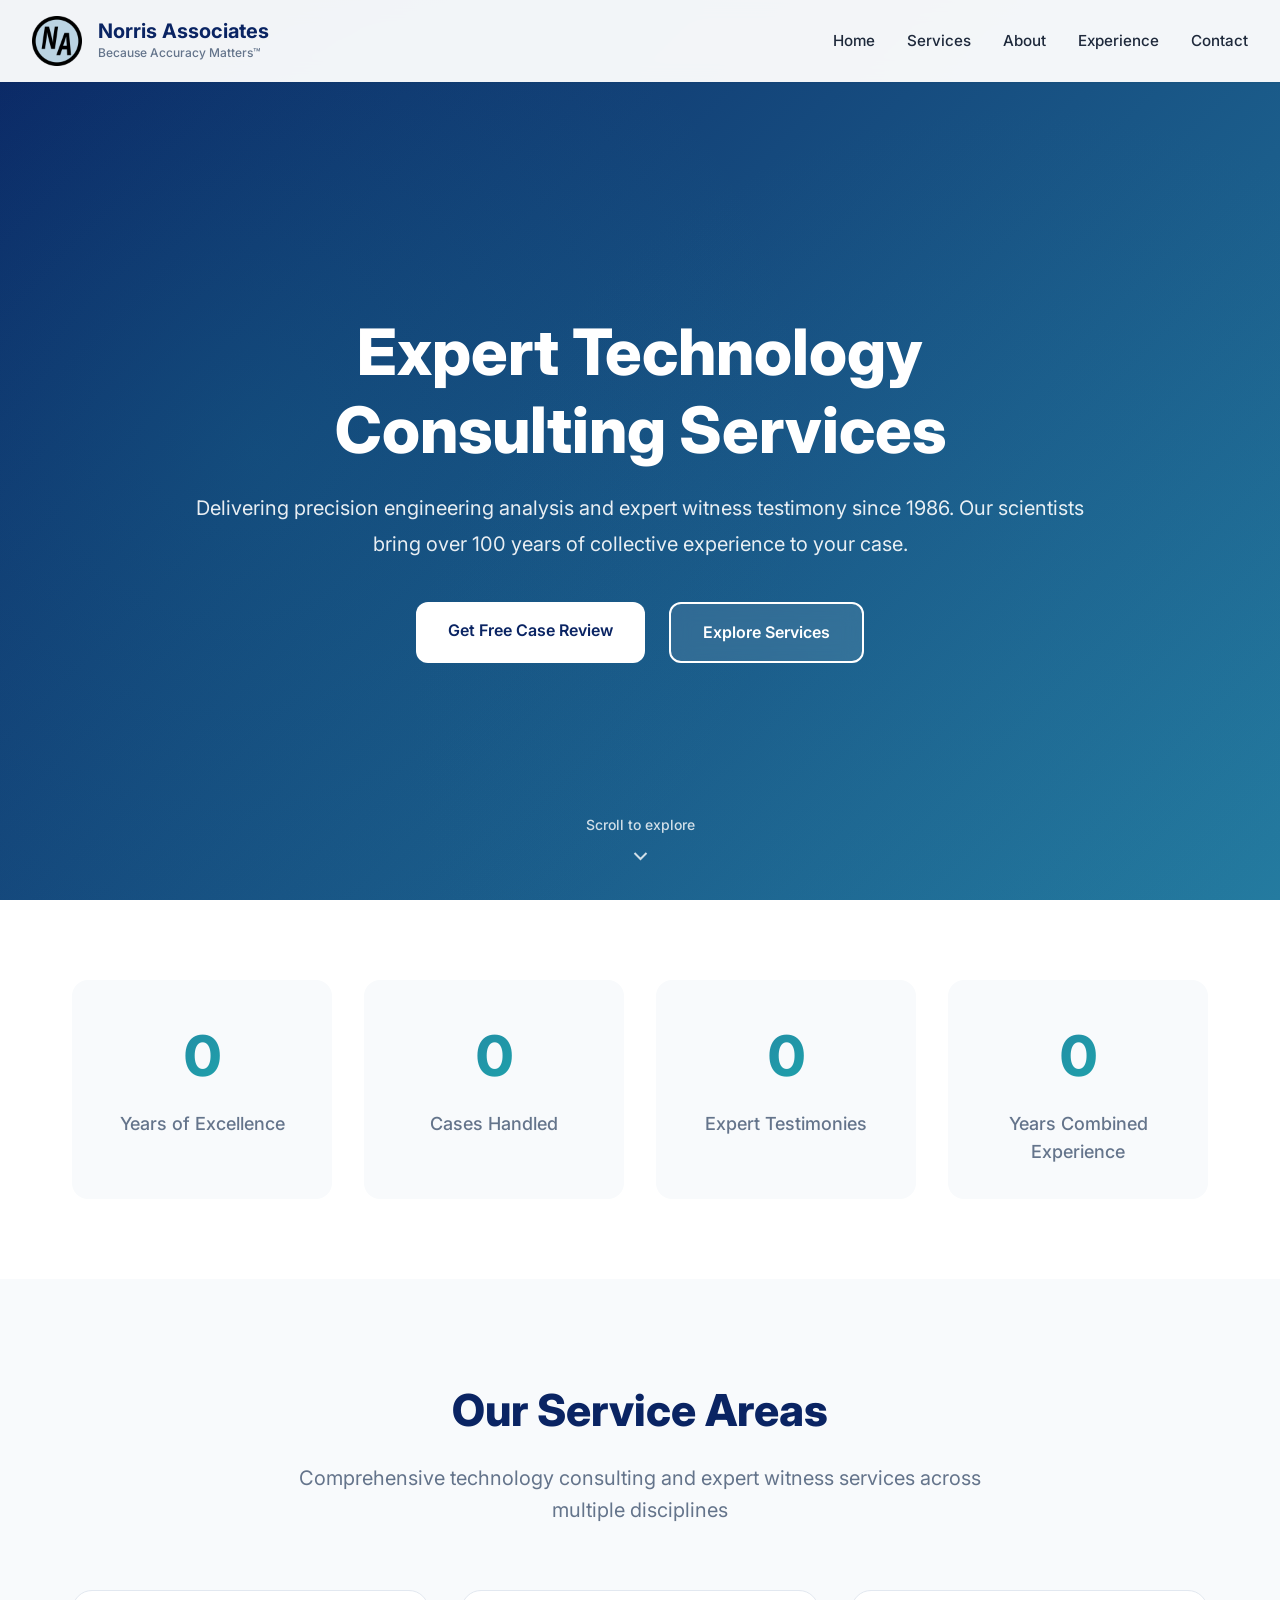
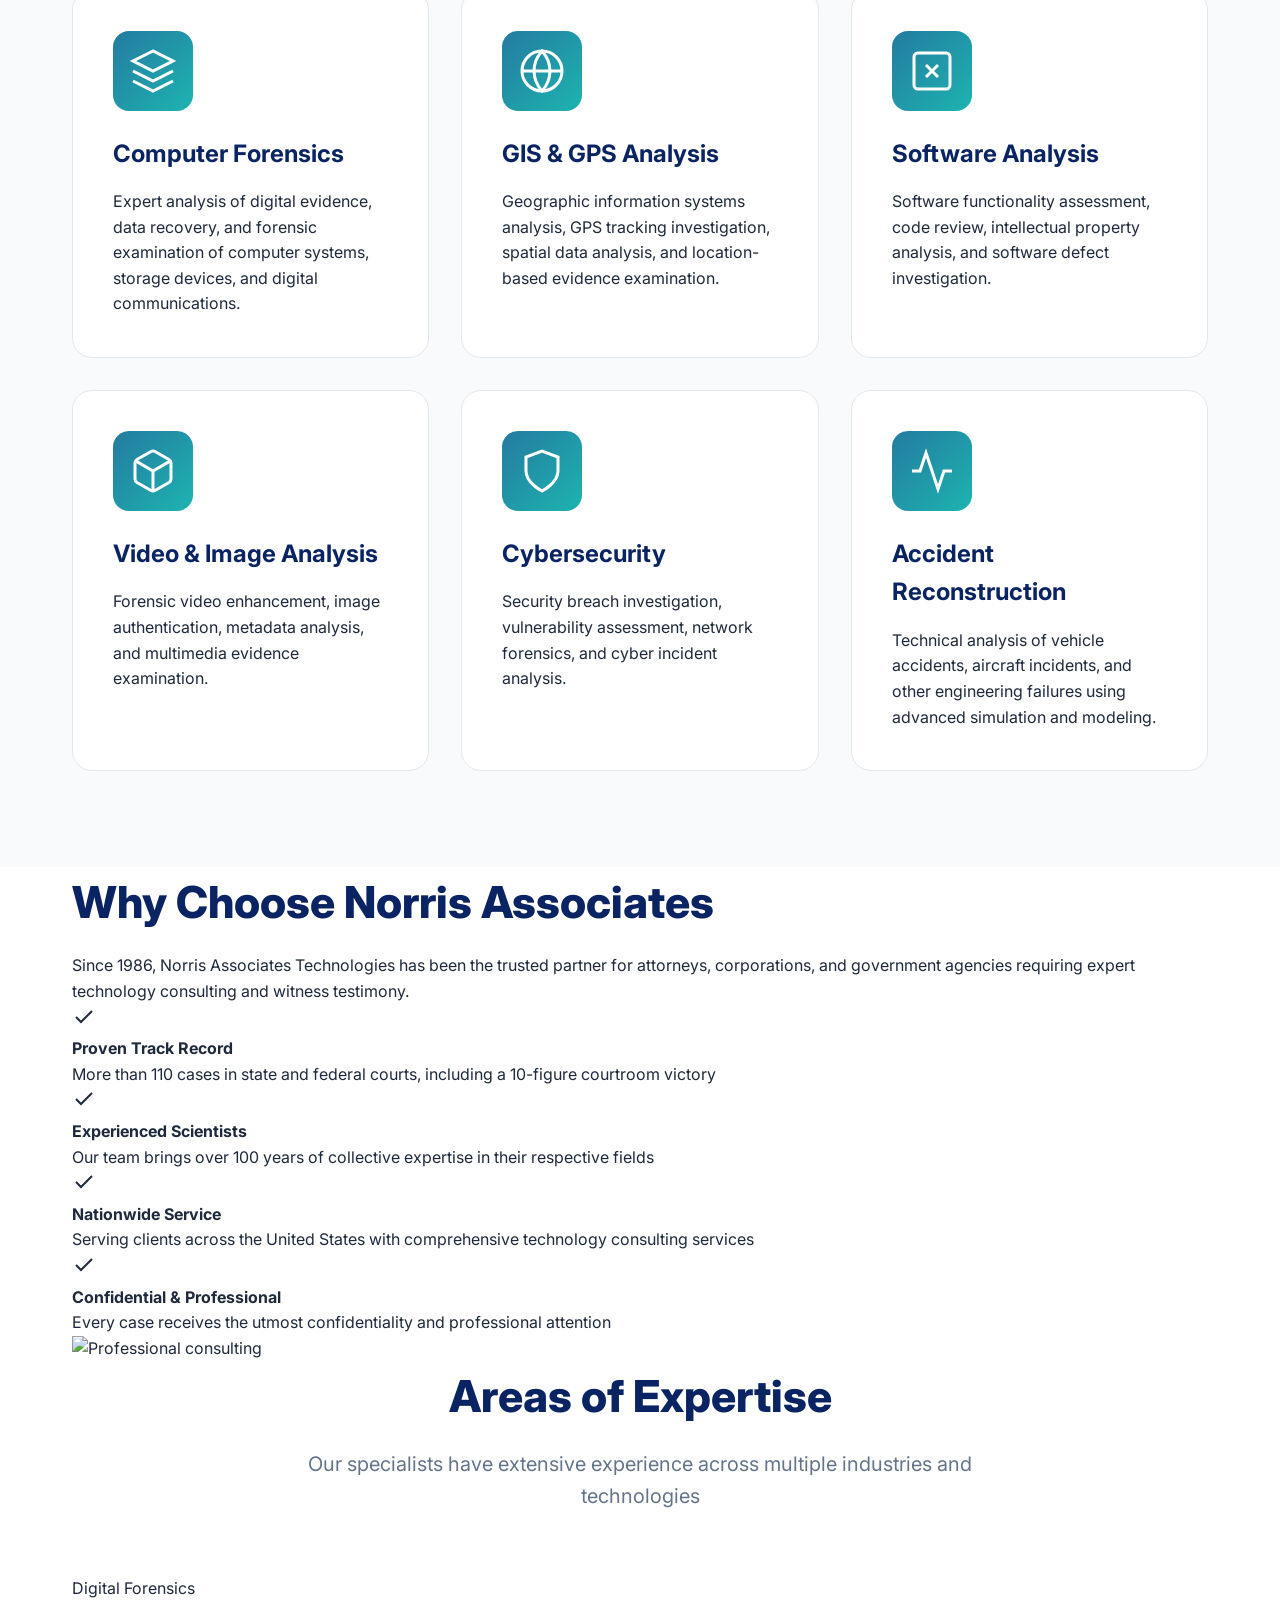
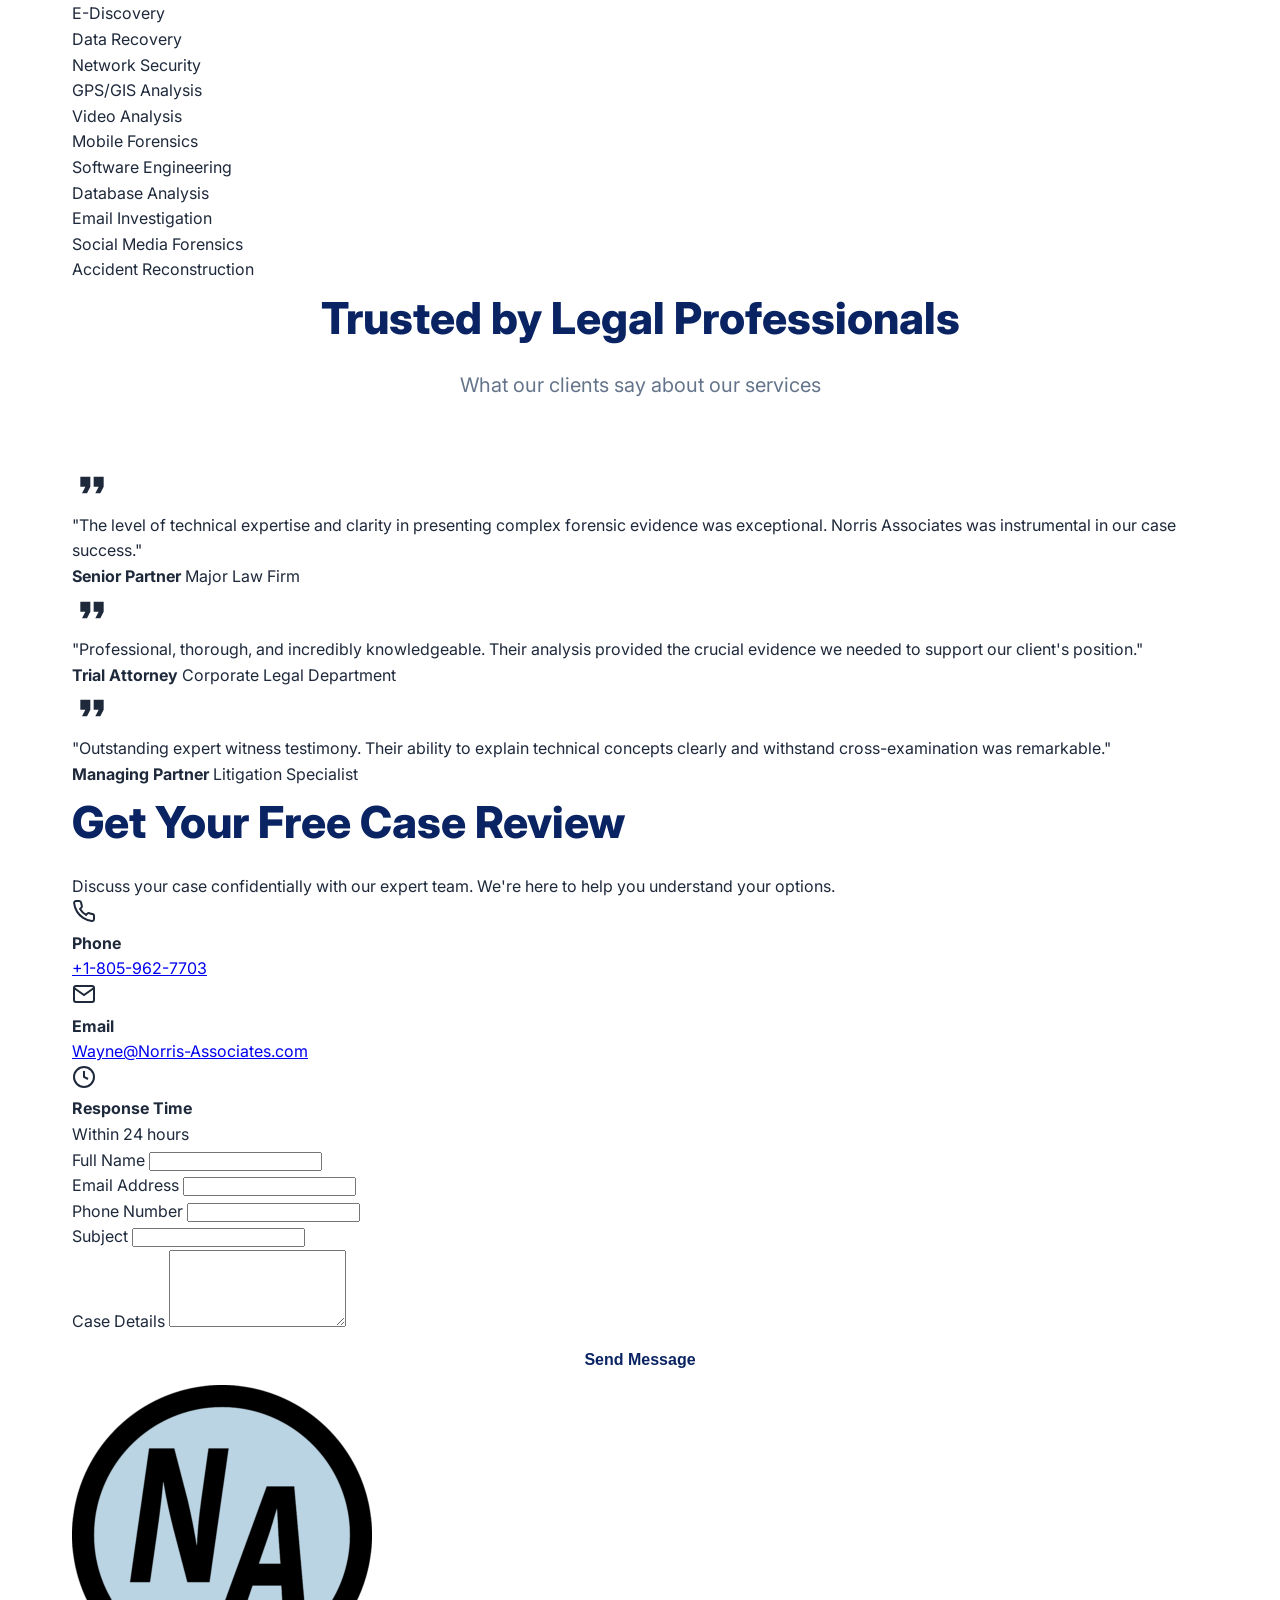
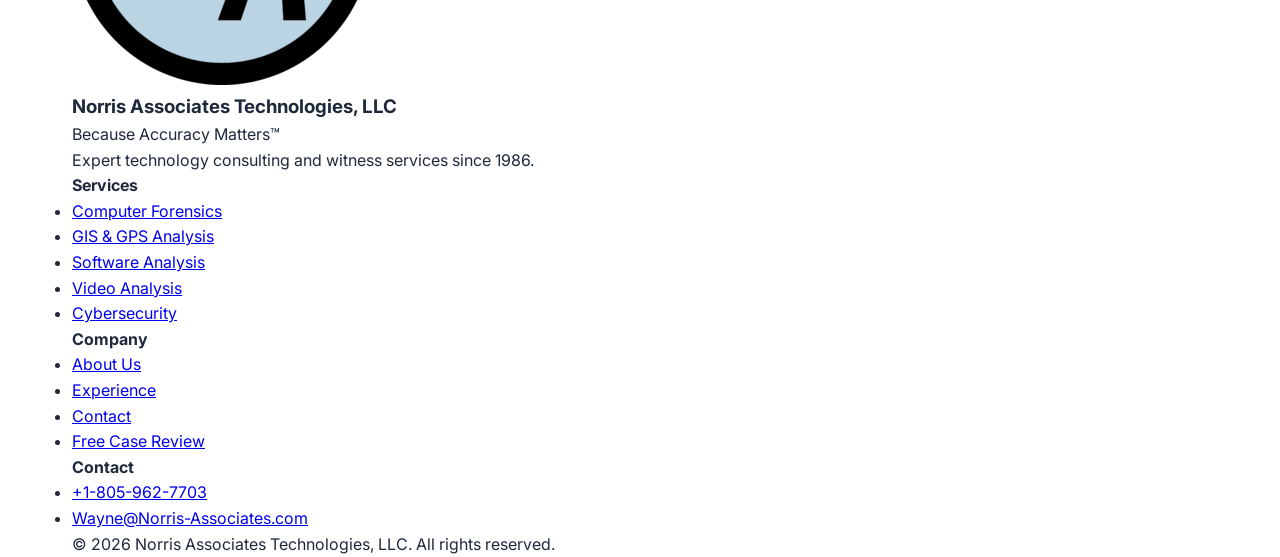
==== index.html @ 9cc09209 "Add files via upload" ====
<!DOCTYPE html>
<html lang="en">
<head>
    <meta charset="UTF-8">
    <meta name="viewport" content="width=device-width, initial-scale=1.0">
    <meta name="description" content="Norris Associates Technologies - Expert Technology Consulting & Expert Witness Services. Because Accuracy Matters™">
    <title>Norris Associates Technologies, LLC – Because Accuracy Matters™</title>
    <link rel="stylesheet" href="styles.css">
    <link rel="preconnect" href="https://fonts.googleapis.com">
    <link rel="preconnect" href="https://fonts.gstatic.com" crossorigin>
    <link href="https://fonts.googleapis.com/css2?family=Inter:wght@300;400;500;600;700;800&display=swap" rel="stylesheet">
</head>
<body>
    <!-- Navigation -->
    <nav class="navbar" id="navbar">
        <div class="nav-container">
            <div class="nav-logo">
                <img src="./assets/NA-Logo-4-Big-300x300.png" alt="Norris Associates Logo">
                <div class="logo-text">
                    <span class="company-name">Norris Associates</span>
                    <span class="tagline">Because Accuracy Matters™</span>
                </div>
            </div>
            <ul class="nav-menu" id="navMenu">
                <li><a href="#home" class="nav-link">Home</a></li>
                <li><a href="#services" class="nav-link">Services</a></li>
                <li><a href="#about" class="nav-link">About</a></li>
                <li><a href="#experience" class="nav-link">Experience</a></li>
                <li><a href="#contact" class="nav-link">Contact</a></li>
            </ul>
            <button class="mobile-menu-toggle" id="mobileMenuToggle" aria-label="Toggle menu">
                <span></span>
                <span></span>
                <span></span>
            </button>
        </div>
    </nav>

    <!-- Hero Section -->
    <section class="hero" id="home">
        <div class="hero-background"></div>
        <div class="container hero-content">
            <div class="hero-text">
                <h1 class="hero-title">
                    <span class="hero-title-line">Expert Technology</span>
                    <span class="hero-title-line">Consulting Services</span>
                </h1>
                <p class="hero-subtitle">Delivering precision engineering analysis and expert witness testimony since 1986. Our scientists bring over 100 years of collective experience to your case.</p>
                <div class="hero-buttons">
                    <a href="#contact" class="btn btn-primary">Get Free Case Review</a>
                    <a href="#services" class="btn btn-secondary">Explore Services</a>
                </div>
            </div>
        </div>
        <div class="hero-scroll-indicator">
            <span>Scroll to explore</span>
            <svg width="24" height="24" viewBox="0 0 24 24" fill="none" stroke="currentColor" stroke-width="2">
                <polyline points="6 9 12 15 18 9"></polyline>
            </svg>
        </div>
    </section>

    <!-- Stats Section -->
    <section class="stats-section">
        <div class="container">
            <div class="stats-grid">
                <div class="stat-card">
                    <div class="stat-number" data-target="38">0</div>
                    <div class="stat-label">Years of Excellence</div>
                </div>
                <div class="stat-card">
                    <div class="stat-number" data-target="110">0</div>
                    <div class="stat-label">Cases Handled</div>
                </div>
                <div class="stat-card">
                    <div class="stat-number" data-target="40">0</div>
                    <div class="stat-label">Expert Testimonies</div>
                </div>
                <div class="stat-card">
                    <div class="stat-number" data-target="100">0</div>
                    <div class="stat-label">Years Combined Experience</div>
                </div>
            </div>
        </div>
    </section>

    <!-- Services Section -->
    <section class="services-section" id="services">
        <div class="container">
            <div class="section-header">
                <h2 class="section-title">Our Service Areas</h2>
                <p class="section-subtitle">Comprehensive technology consulting and expert witness services across multiple disciplines</p>
            </div>
            <div class="services-grid">
                <div class="service-card">
                    <div class="service-icon">
                        <svg width="48" height="48" viewBox="0 0 24 24" fill="none" stroke="currentColor" stroke-width="1.5">
                            <path d="M12 2L2 7l10 5 10-5-10-5z"></path>
                            <path d="M2 17l10 5 10-5M2 12l10 5 10-5"></path>
                        </svg>
                    </div>
                    <h3 class="service-title">Computer Forensics</h3>
                    <p class="service-description">Expert analysis of digital evidence, data recovery, and forensic examination of computer systems, storage devices, and digital communications.</p>
                </div>
                
                <div class="service-card">
                    <div class="service-icon">
                        <svg width="48" height="48" viewBox="0 0 24 24" fill="none" stroke="currentColor" stroke-width="1.5">
                            <circle cx="12" cy="12" r="10"></circle>
                            <line x1="2" y1="12" x2="22" y2="12"></line>
                            <path d="M12 2a15.3 15.3 0 0 1 4 10 15.3 15.3 0 0 1-4 10 15.3 15.3 0 0 1-4-10 15.3 15.3 0 0 1 4-10z"></path>
                        </svg>
                    </div>
                    <h3 class="service-title">GIS & GPS Analysis</h3>
                    <p class="service-description">Geographic information systems analysis, GPS tracking investigation, spatial data analysis, and location-based evidence examination.</p>
                </div>
                
                <div class="service-card">
                    <div class="service-icon">
                        <svg width="48" height="48" viewBox="0 0 24 24" fill="none" stroke="currentColor" stroke-width="1.5">
                            <rect x="3" y="3" width="18" height="18" rx="2" ry="2"></rect>
                            <line x1="9" y1="9" x2="15" y2="15"></line>
                            <line x1="15" y1="9" x2="9" y2="15"></line>
                        </svg>
                    </div>
                    <h3 class="service-title">Software Analysis</h3>
                    <p class="service-description">Software functionality assessment, code review, intellectual property analysis, and software defect investigation.</p>
                </div>
                
                <div class="service-card">
                    <div class="service-icon">
                        <svg width="48" height="48" viewBox="0 0 24 24" fill="none" stroke="currentColor" stroke-width="1.5">
                            <path d="M21 16V8a2 2 0 0 0-1-1.73l-7-4a2 2 0 0 0-2 0l-7 4A2 2 0 0 0 3 8v8a2 2 0 0 0 1 1.73l7 4a2 2 0 0 0 2 0l7-4A2 2 0 0 0 21 16z"></path>
                            <polyline points="3.27 6.96 12 12.01 20.73 6.96"></polyline>
                            <line x1="12" y1="22.08" x2="12" y2="12"></line>
                        </svg>
                    </div>
                    <h3 class="service-title">Video & Image Analysis</h3>
                    <p class="service-description">Forensic video enhancement, image authentication, metadata analysis, and multimedia evidence examination.</p>
                </div>
                
                <div class="service-card">
                    <div class="service-icon">
                        <svg width="48" height="48" viewBox="0 0 24 24" fill="none" stroke="currentColor" stroke-width="1.5">
                            <path d="M12 22s8-4 8-10V5l-8-3-8 3v7c0 6 8 10 8 10z"></path>
                        </svg>
                    </div>
                    <h3 class="service-title">Cybersecurity</h3>
                    <p class="service-description">Security breach investigation, vulnerability assessment, network forensics, and cyber incident analysis.</p>
                </div>
                
                <div class="service-card">
                    <div class="service-icon">
                        <svg width="48" height="48" viewBox="0 0 24 24" fill="none" stroke="currentColor" stroke-width="1.5">
                            <polyline points="22 12 18 12 15 21 9 3 6 12 2 12"></polyline>
                        </svg>
                    </div>
                    <h3 class="service-title">Accident Reconstruction</h3>
                    <p class="service-description">Technical analysis of vehicle accidents, aircraft incidents, and other engineering failures using advanced simulation and modeling.</p>
                </div>
            </div>
        </div>
    </section>

    <!-- About Section -->
    <section class="about-section" id="about">
        <div class="container">
            <div class="about-content">
                <div class="about-text">
                    <h2 class="section-title">Why Choose Norris Associates</h2>
                    <p class="about-description">Since 1986, Norris Associates Technologies has been the trusted partner for attorneys, corporations, and government agencies requiring expert technology consulting and witness testimony.</p>
                    <div class="about-features">
                        <div class="feature-item">
                            <div class="feature-icon">
                                <svg width="24" height="24" viewBox="0 0 24 24" fill="none" stroke="currentColor" stroke-width="2">
                                    <polyline points="20 6 9 17 4 12"></polyline>
                                </svg>
                            </div>
                            <div class="feature-text">
                                <h4>Proven Track Record</h4>
                                <p>More than 110 cases in state and federal courts, including a 10-figure courtroom victory</p>
                            </div>
                        </div>
                        <div class="feature-item">
                            <div class="feature-icon">
                                <svg width="24" height="24" viewBox="0 0 24 24" fill="none" stroke="currentColor" stroke-width="2">
                                    <polyline points="20 6 9 17 4 12"></polyline>
                                </svg>
                            </div>
                            <div class="feature-text">
                                <h4>Experienced Scientists</h4>
                                <p>Our team brings over 100 years of collective expertise in their respective fields</p>
                            </div>
                        </div>
                        <div class="feature-item">
                            <div class="feature-icon">
                                <svg width="24" height="24" viewBox="0 0 24 24" fill="none" stroke="currentColor" stroke-width="2">
                                    <polyline points="20 6 9 17 4 12"></polyline>
                                </svg>
                            </div>
                            <div class="feature-text">
                                <h4>Nationwide Service</h4>
                                <p>Serving clients across the United States with comprehensive technology consulting services</p>
                            </div>
                        </div>
                        <div class="feature-item">
                            <div class="feature-icon">
                                <svg width="24" height="24" viewBox="0 0 24 24" fill="none" stroke="currentColor" stroke-width="2">
                                    <polyline points="20 6 9 17 4 12"></polyline>
                                </svg>
                            </div>
                            <div class="feature-text">
                                <h4>Confidential & Professional</h4>
                                <p>Every case receives the utmost confidentiality and professional attention</p>
                            </div>
                        </div>
                    </div>
                </div>
                <div class="about-image">
                    <div class="image-card">
                        <img src="https://images.unsplash.com/photo-1454165804606-c3d57bc86b40?w=800&h=1000&fit=crop" alt="Professional consulting" loading="lazy">
                    </div>
                </div>
            </div>
        </div>
    </section>

    <!-- Experience Section -->
    <section class="experience-section" id="experience">
        <div class="container">
            <div class="section-header">
                <h2 class="section-title">Areas of Expertise</h2>
                <p class="section-subtitle">Our specialists have extensive experience across multiple industries and technologies</p>
            </div>
            <div class="expertise-grid">
                <div class="expertise-item">Digital Forensics</div>
                <div class="expertise-item">E-Discovery</div>
                <div class="expertise-item">Data Recovery</div>
                <div class="expertise-item">Network Security</div>
                <div class="expertise-item">GPS/GIS Analysis</div>
                <div class="expertise-item">Video Analysis</div>
                <div class="expertise-item">Mobile Forensics</div>
                <div class="expertise-item">Software Engineering</div>
                <div class="expertise-item">Database Analysis</div>
                <div class="expertise-item">Email Investigation</div>
                <div class="expertise-item">Social Media Forensics</div>
                <div class="expertise-item">Accident Reconstruction</div>
            </div>
        </div>
    </section>

    <!-- Testimonials Section -->
    <section class="testimonials-section">
        <div class="container">
            <div class="section-header">
                <h2 class="section-title">Trusted by Legal Professionals</h2>
                <p class="section-subtitle">What our clients say about our services</p>
            </div>
            <div class="testimonials-grid">
                <div class="testimonial-card">
                    <div class="testimonial-quote">
                        <svg width="40" height="40" viewBox="0 0 24 24" fill="currentColor">
                            <path d="M6 17h3l2-4V7H5v6h3zm8 0h3l2-4V7h-6v6h3z"></path>
                        </svg>
                    </div>
                    <p class="testimonial-text">"The level of technical expertise and clarity in presenting complex forensic evidence was exceptional. Norris Associates was instrumental in our case success."</p>
                    <div class="testimonial-author">
                        <strong>Senior Partner</strong>
                        <span>Major Law Firm</span>
                    </div>
                </div>
                <div class="testimonial-card">
                    <div class="testimonial-quote">
                        <svg width="40" height="40" viewBox="0 0 24 24" fill="currentColor">
                            <path d="M6 17h3l2-4V7H5v6h3zm8 0h3l2-4V7h-6v6h3z"></path>
                        </svg>
                    </div>
                    <p class="testimonial-text">"Professional, thorough, and incredibly knowledgeable. Their analysis provided the crucial evidence we needed to support our client's position."</p>
                    <div class="testimonial-author">
                        <strong>Trial Attorney</strong>
                        <span>Corporate Legal Department</span>
                    </div>
                </div>
                <div class="testimonial-card">
                    <div class="testimonial-quote">
                        <svg width="40" height="40" viewBox="0 0 24 24" fill="currentColor">
                            <path d="M6 17h3l2-4V7H5v6h3zm8 0h3l2-4V7h-6v6h3z"></path>
                        </svg>
                    </div>
                    <p class="testimonial-text">"Outstanding expert witness testimony. Their ability to explain technical concepts clearly and withstand cross-examination was remarkable."</p>
                    <div class="testimonial-author">
                        <strong>Managing Partner</strong>
                        <span>Litigation Specialist</span>
                    </div>
                </div>
            </div>
        </div>
    </section>

    <!-- Contact Section -->
    <section class="contact-section" id="contact">
        <div class="container">
            <div class="contact-content">
                <div class="contact-info">
                    <h2 class="section-title">Get Your Free Case Review</h2>
                    <p class="contact-description">Discuss your case confidentially with our expert team. We're here to help you understand your options.</p>
                    
                    <div class="contact-details">
                        <div class="contact-item">
                            <div class="contact-icon">
                                <svg width="24" height="24" viewBox="0 0 24 24" fill="none" stroke="currentColor" stroke-width="2">
                                    <path d="M22 16.92v3a2 2 0 0 1-2.18 2 19.79 19.79 0 0 1-8.63-3.07 19.5 19.5 0 0 1-6-6 19.79 19.79 0 0 1-3.07-8.67A2 2 0 0 1 4.11 2h3a2 2 0 0 1 2 1.72 12.84 12.84 0 0 0 .7 2.81 2 2 0 0 1-.45 2.11L8.09 9.91a16 16 0 0 0 6 6l1.27-1.27a2 2 0 0 1 2.11-.45 12.84 12.84 0 0 0 2.81.7A2 2 0 0 1 22 16.92z"></path>
                                </svg>
                            </div>
                            <div>
                                <h4>Phone</h4>
                                <a href="tel:+18059627703">+1-805-962-7703</a>
                            </div>
                        </div>
                        
                        <div class="contact-item">
                            <div class="contact-icon">
                                <svg width="24" height="24" viewBox="0 0 24 24" fill="none" stroke="currentColor" stroke-width="2">
                                    <path d="M4 4h16c1.1 0 2 .9 2 2v12c0 1.1-.9 2-2 2H4c-1.1 0-2-.9-2-2V6c0-1.1.9-2 2-2z"></path>
                                    <polyline points="22,6 12,13 2,6"></polyline>
                                </svg>
                            </div>
                            <div>
                                <h4>Email</h4>
                                <a href="mailto:Wayne@Norris-Associates.com">Wayne@Norris-Associates.com</a>
                            </div>
                        </div>
                        
                        <div class="contact-item">
                            <div class="contact-icon">
                                <svg width="24" height="24" viewBox="0 0 24 24" fill="none" stroke="currentColor" stroke-width="2">
                                    <circle cx="12" cy="12" r="10"></circle>
                                    <polyline points="12 6 12 12 16 14"></polyline>
                                </svg>
                            </div>
                            <div>
                                <h4>Response Time</h4>
                                <p>Within 24 hours</p>
                            </div>
                        </div>
                    </div>
                </div>
                
                <div class="contact-form-wrapper">
                    <form class="contact-form" id="contactForm">
                        <div class="form-group">
                            <label for="name">Full Name</label>
                            <input type="text" id="name" name="name" required>
                        </div>
                        
                        <div class="form-group">
                            <label for="email">Email Address</label>
                            <input type="email" id="email" name="email" required>
                        </div>
                        
                        <div class="form-group">
                            <label for="phone">Phone Number</label>
                            <input type="tel" id="phone" name="phone">
                        </div>
                        
                        <div class="form-group">
                            <label for="subject">Subject</label>
                            <input type="text" id="subject" name="subject" required>
                        </div>
                        
                        <div class="form-group">
                            <label for="message">Case Details</label>
                            <textarea id="message" name="message" rows="5" required></textarea>
                        </div>
                        
                        <button type="submit" class="btn btn-primary btn-block">Send Message</button>
                    </form>
                </div>
            </div>
        </div>
    </section>

    <!-- Footer -->
    <footer class="footer">
        <div class="container">
            <div class="footer-content">
                <div class="footer-col">
                    <div class="footer-logo">
                        <img src="./assets/NA-Logo-4-Big-300x300.png" alt="Norris Associates Logo">
                        <h3>Norris Associates Technologies, LLC</h3>
                    </div>
                    <p class="footer-tagline">Because Accuracy Matters™</p>
                    <p class="footer-description">Expert technology consulting and witness services since 1986.</p>
                </div>
                
                <div class="footer-col">
                    <h4>Services</h4>
                    <ul class="footer-links">
                        <li><a href="#services">Computer Forensics</a></li>
                        <li><a href="#services">GIS & GPS Analysis</a></li>
                        <li><a href="#services">Software Analysis</a></li>
                        <li><a href="#services">Video Analysis</a></li>
                        <li><a href="#services">Cybersecurity</a></li>
                    </ul>
                </div>
                
                <div class="footer-col">
                    <h4>Company</h4>
                    <ul class="footer-links">
                        <li><a href="#about">About Us</a></li>
                        <li><a href="#experience">Experience</a></li>
                        <li><a href="#contact">Contact</a></li>
                        <li><a href="#contact">Free Case Review</a></li>
                    </ul>
                </div>
                
                <div class="footer-col">
                    <h4>Contact</h4>
                    <ul class="footer-links">
                        <li><a href="tel:+18059627703">+1-805-962-7703</a></li>
                        <li><a href="mailto:Wayne@Norris-Associates.com">Wayne@Norris-Associates.com</a></li>
                    </ul>
                </div>
            </div>
            
            <div class="footer-bottom">
                <p>&copy; 2026 Norris Associates Technologies, LLC. All rights reserved.</p>
            </div>
        </div>
    </footer>

    <script src="script.js"></script>
</body>
</html>
---- styles.css ----
/* ===========================
   Reset & Base Styles
   =========================== */
* {
    margin: 0;
    padding: 0;
    box-sizing: border-box;
}

:root {
    --primary-navy: #0a2463;
    --primary-blue: #247ba0;
    --accent-teal: #1db4b0;
    --light-bg: #f8fafc;
    --white: #ffffff;
    --text-dark: #1e293b;
    --text-gray: #64748b;
    --border-color: #e2e8f0;
    --shadow-sm: 0 1px 2px 0 rgba(0, 0, 0, 0.05);
    --shadow-md: 0 4px 6px -1px rgba(0, 0, 0, 0.1);
    --shadow-lg: 0 10px 15px -3px rgba(0, 0, 0, 0.1);
    --shadow-xl: 0 20px 25px -5px rgba(0, 0, 0, 0.1);
    --gradient-primary: linear-gradient(135deg, var(--primary-navy) 0%, var(--primary-blue) 100%);
    --gradient-accent: linear-gradient(135deg, var(--primary-blue) 0%, var(--accent-teal) 100%);
}

html {
    scroll-behavior: smooth;
}

body {
    font-family: 'Inter', -apple-system, BlinkMacSystemFont, 'Segoe UI', sans-serif;
    color: var(--text-dark);
    line-height: 1.6;
    overflow-x: hidden;
}

.container {
    max-width: 1200px;
    margin: 0 auto;
    padding: 0 2rem;
}

/* ===========================
   Navigation
   =========================== */
.navbar {
    position: fixed;
    top: 0;
    left: 0;
    right: 0;
    z-index: 1000;
    background: rgba(255, 255, 255, 0.95);
    backdrop-filter: blur(10px);
    box-shadow: var(--shadow-sm);
    transition: all 0.3s ease;
}

.navbar.scrolled {
    box-shadow: var(--shadow-md);
}

.nav-container {
    max-width: 1400px;
    margin: 0 auto;
    padding: 1rem 2rem;
    display: flex;
    justify-content: space-between;
    align-items: center;
}

.nav-logo {
    display: flex;
    align-items: center;
    gap: 1rem;
}

.nav-logo img {
    width: 50px;
    height: 50px;
    object-fit: contain;
}

.logo-text {
    display: flex;
    flex-direction: column;
}

.company-name {
    font-size: 1.25rem;
    font-weight: 700;
    color: var(--primary-navy);
    line-height: 1.2;
}

.tagline {
    font-size: 0.75rem;
    color: var(--text-gray);
    font-weight: 500;
}

.nav-menu {
    display: flex;
    list-style: none;
    gap: 2rem;
    align-items: center;
}

.nav-link {
    text-decoration: none;
    color: var(--text-dark);
    font-weight: 500;
    font-size: 0.95rem;
    position: relative;
    transition: color 0.3s ease;
}

.nav-link::after {
    content: '';
    position: absolute;
    bottom: -5px;
    left: 0;
    width: 0;
    height: 2px;
    background: var(--gradient-accent);
    transition: width 0.3s ease;
}

.nav-link:hover {
    color: var(--primary-blue);
}

.nav-link:hover::after {
    width: 100%;
}

.mobile-menu-toggle {
    display: none;
    flex-direction: column;
    gap: 5px;
    background: none;
    border: none;
    cursor: pointer;
    padding: 0.5rem;
}

.mobile-menu-toggle span {
    width: 25px;
    height: 3px;
    background: var(--primary-navy);
    border-radius: 2px;
    transition: all 0.3s ease;
}

/* ===========================
   Hero Section
   =========================== */
.hero {
    position: relative;
    min-height: 100vh;
    display: flex;
    align-items: center;
    justify-content: center;
    overflow: hidden;
    padding-top: 80px;
}

.hero-background {
    position: absolute;
    top: 0;
    left: 0;
    right: 0;
    bottom: 0;
    background: var(--gradient-primary);
    opacity: 1;
}

.hero-background::before {
    content: '';
    position: absolute;
    top: 0;
    left: 0;
    right: 0;
    bottom: 0;
    background-image: 
        radial-gradient(circle at 20% 50%, rgba(29, 180, 176, 0.1) 0%, transparent 50%),
        radial-gradient(circle at 80% 80%, rgba(36, 123, 160, 0.1) 0%, transparent 50%);
    animation: gradientShift 15s ease infinite;
}

@keyframes gradientShift {
    0%, 100% { opacity: 1; }
    50% { opacity: 0.8; }
}

.hero-content {
    position: relative;
    z-index: 2;
    text-align: center;
    color: var(--white);
}

.hero-text {
    max-width: 900px;
    margin: 0 auto;
}

.hero-title {
    font-size: 4rem;
    font-weight: 800;
    line-height: 1.1;
    margin-bottom: 1.5rem;
    display: flex;
    flex-direction: column;
    gap: 0.5rem;
}

.hero-title-line {
    opacity: 0;
    transform: translateY(30px);
    animation: fadeInUp 0.8s ease forwards;
}

.hero-title-line:nth-child(2) {
    animation-delay: 0.2s;
}

@keyframes fadeInUp {
    to {
        opacity: 1;
        transform: translateY(0);
    }
}

.hero-subtitle {
    font-size: 1.25rem;
    line-height: 1.8;
    margin-bottom: 2.5rem;
    color: rgba(255, 255, 255, 0.9);
    opacity: 0;
    animation: fadeInUp 0.8s ease 0.4s forwards;
}

.hero-buttons {
    display: flex;
    gap: 1.5rem;
    justify-content: center;
    flex-wrap: wrap;
    opacity: 0;
    animation: fadeInUp 0.8s ease 0.6s forwards;
}

.hero-scroll-indicator {
    position: absolute;
    bottom: 2rem;
    left: 50%;
    transform: translateX(-50%);
    display: flex;
    flex-direction: column;
    align-items: center;
    gap: 0.5rem;
    color: var(--white);
    opacity: 0.8;
    animation: bounce 2s ease infinite;
}

.hero-scroll-indicator span {
    font-size: 0.875rem;
    font-weight: 500;
}

@keyframes bounce {
    0%, 100% { transform: translateX(-50%) translateY(0); }
    50% { transform: translateX(-50%) translateY(-10px); }
}

/* ===========================
   Buttons
   =========================== */
.btn {
    display: inline-block;
    padding: 1rem 2rem;
    font-size: 1rem;
    font-weight: 600;
    text-decoration: none;
    border-radius: 12px;
    transition: all 0.3s ease;
    border: none;
    cursor: pointer;
}

.btn-primary {
    background: var(--white);
    color: var(--primary-navy);
}

.btn-primary:hover {
    transform: translateY(-2px);
    box-shadow: 0 10px 20px rgba(0, 0, 0, 0.2);
}

.btn-secondary {
    background: rgba(255, 255, 255, 0.1);
    color: var(--white);
    border: 2px solid var(--white);
    backdrop-filter: blur(10px);
}

.btn-secondary:hover {
    background: var(--white);
    color: var(--primary-navy);
    transform: translateY(-2px);
}

.btn-block {
    width: 100%;
}

/* ===========================
   Stats Section
   =========================== */
.stats-section {
    padding: 5rem 0;
    background: var(--white);
}

.stats-grid {
    display: grid;
    grid-template-columns: repeat(auto-fit, minmax(250px, 1fr));
    gap: 2rem;
}

.stat-card {
    text-align: center;
    padding: 2rem;
    border-radius: 16px;
    background: var(--light-bg);
    transition: transform 0.3s ease, box-shadow 0.3s ease;
}

.stat-card:hover {
    transform: translateY(-5px);
    box-shadow: var(--shadow-lg);
}

.stat-number {
    font-size: 3.5rem;
    font-weight: 800;
    background: var(--gradient-accent);
    -webkit-background-clip: text;
    -webkit-text-fill-color: transparent;
    background-clip: text;
    margin-bottom: 0.5rem;
}

.stat-label {
    font-size: 1.125rem;
    color: var(--text-gray);
    font-weight: 500;
}

/* ===========================
   Services Section
   =========================== */
.services-section {
    padding: 6rem 0;
    background: var(--light-bg);
}

.section-header {
    text-align: center;
    margin-bottom: 4rem;
}

.section-title {
    font-size: 2.75rem;
    font-weight: 800;
    color: var(--primary-navy);
    margin-bottom: 1rem;
}

.section-subtitle {
    font-size: 1.25rem;
    color: var(--text-gray);
    max-width: 700px;
    margin: 0 auto;
}

.services-grid {
    display: grid;
    grid-template-columns: repeat(auto-fit, minmax(320px, 1fr));
    gap: 2rem;
}

.service-card {
    background: var(--white);
    padding: 2.5rem;
    border-radius: 20px;
    transition: all 0.3s ease;
    border: 1px solid var(--border-color);
}

.service-card:hover {
    transform: translateY(-10px);
    box-shadow: var(--shadow-xl);
    border-color: var(--accent-teal);
}

.service-icon {
    width: 80px;
    height: 80px;
    display: flex;
    align-items: center;
    justify-content: center;
    background: var(--gradient-accent);
    border-radius: 16px;
    margin-bottom: 1.5rem;
    transition: transform 0.3s ease;
}

.service-card:hover .service-icon {
    transform: scale(1.1);
}

.service-icon svg {
    color: var(--white);
}

.service-title {
    font-size: 1.5rem;
    font-weight: 700;
    color: var(--primary-navy);
    margin-bottom: 1rem;
}
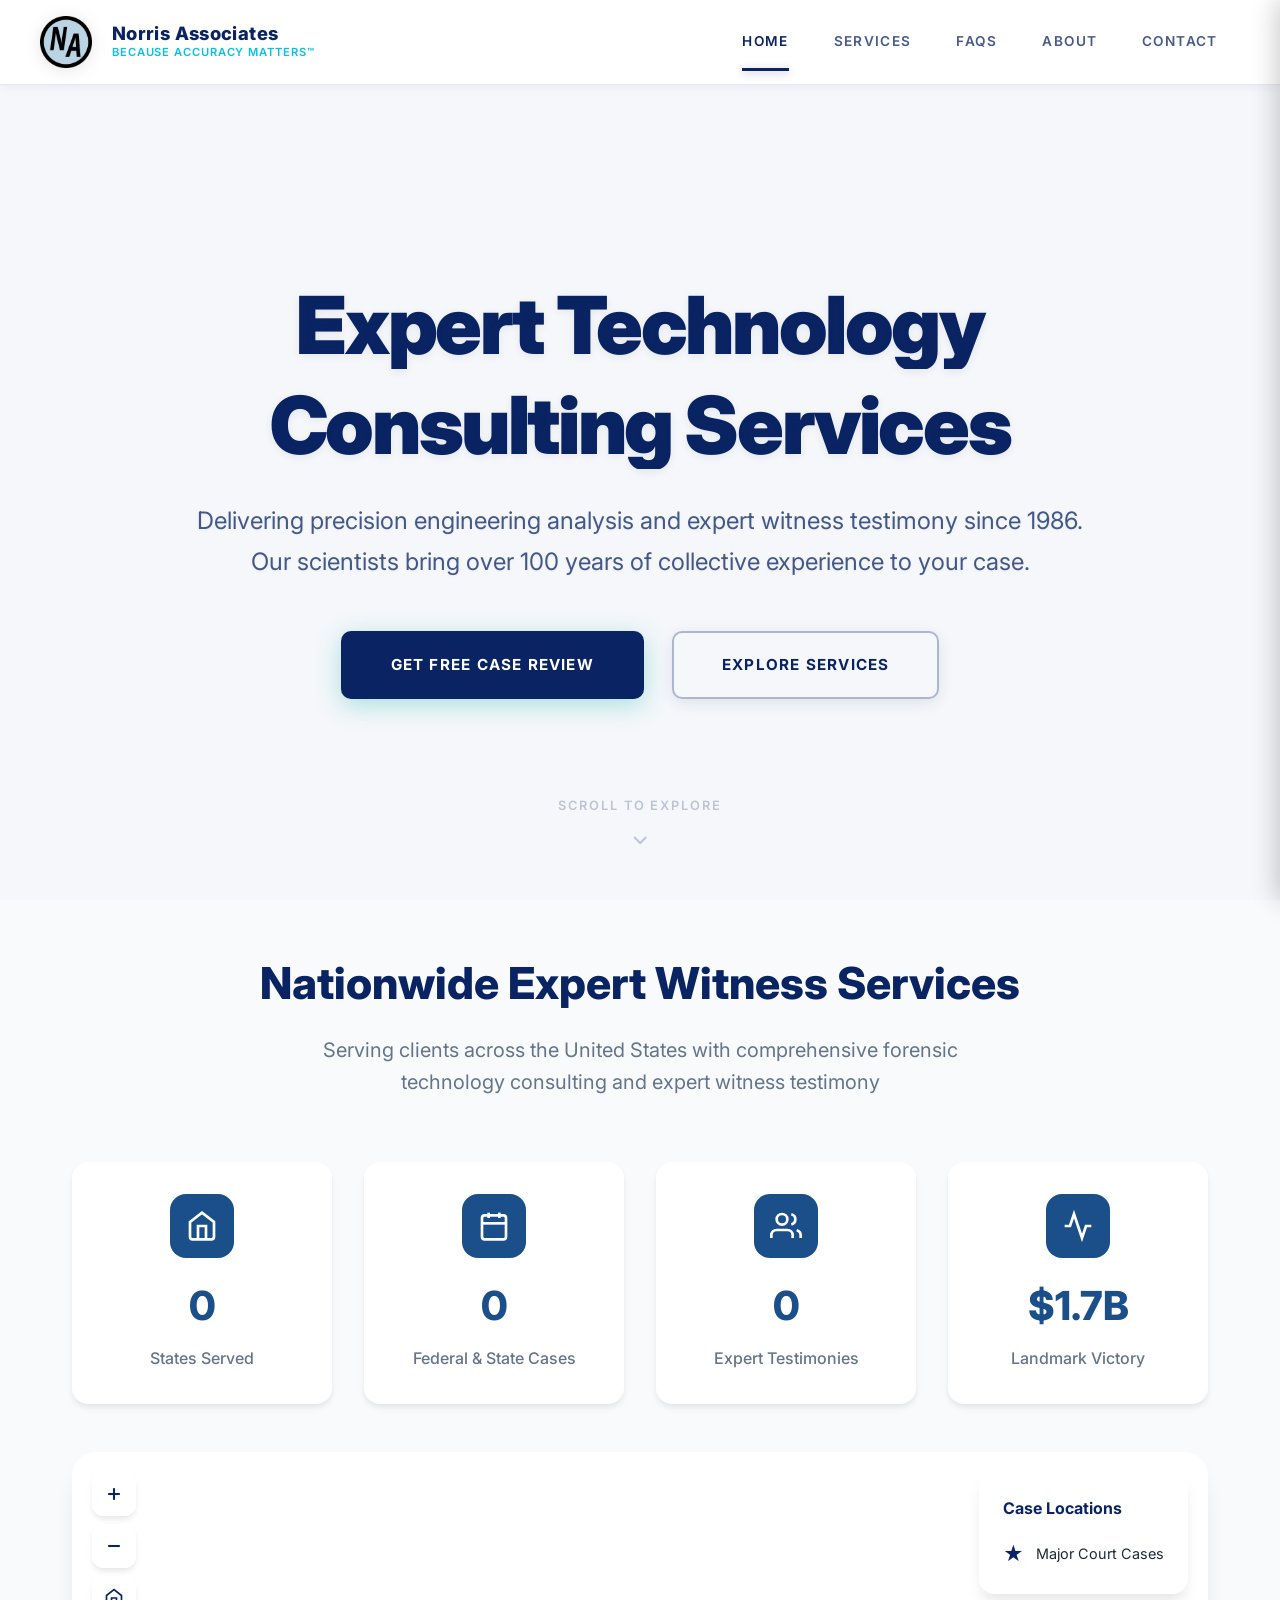
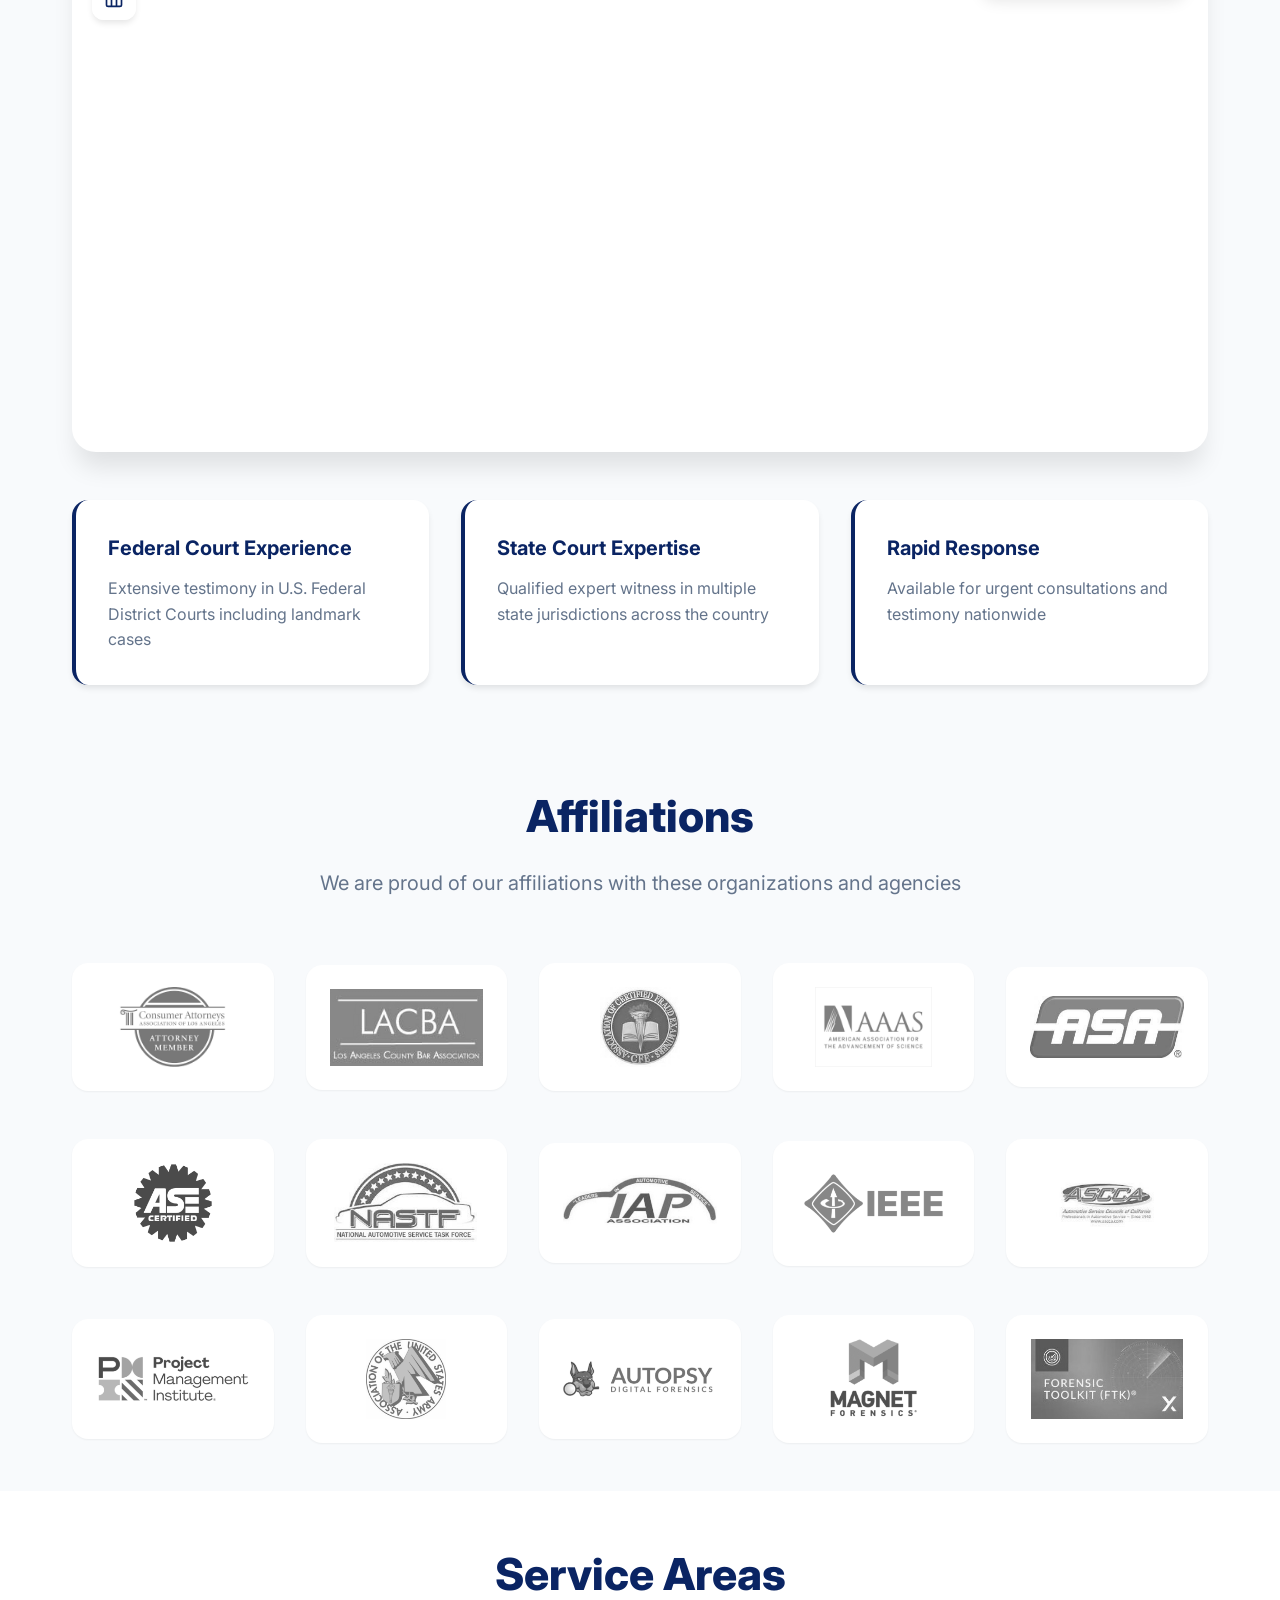
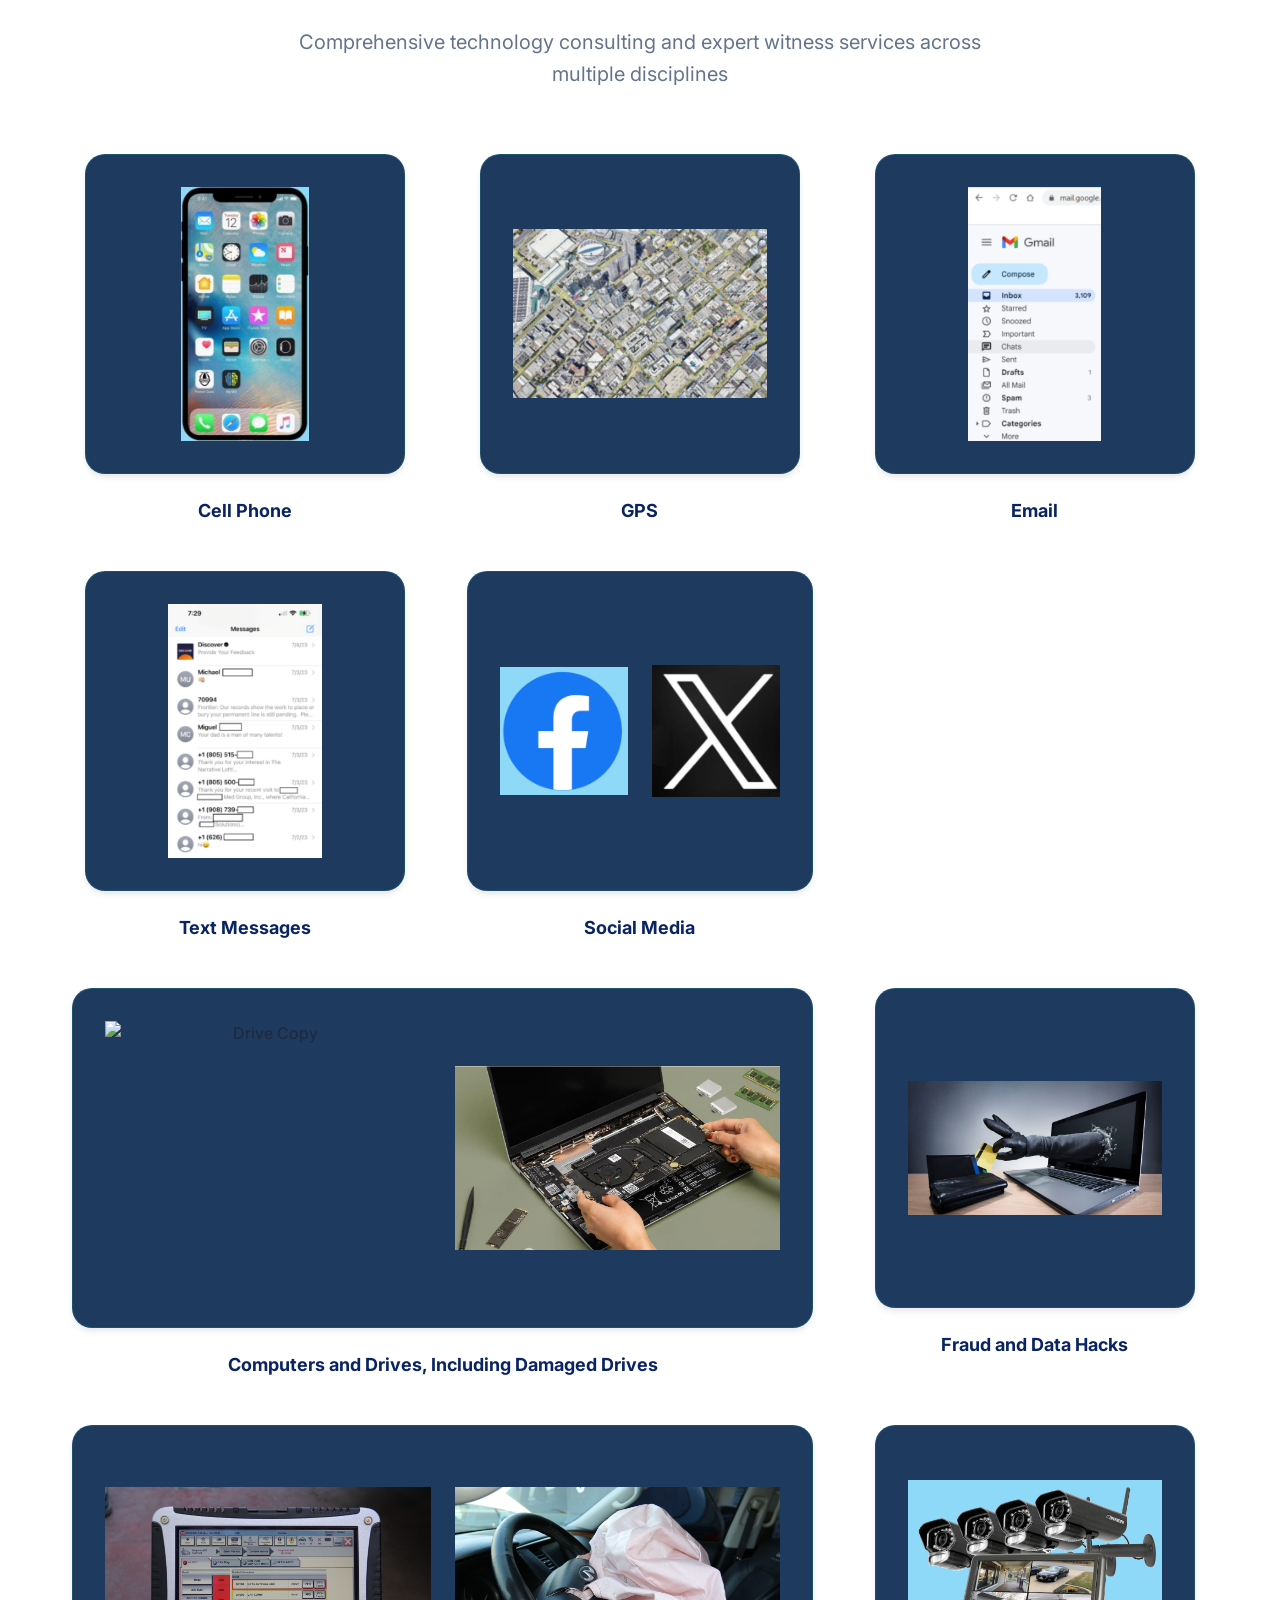
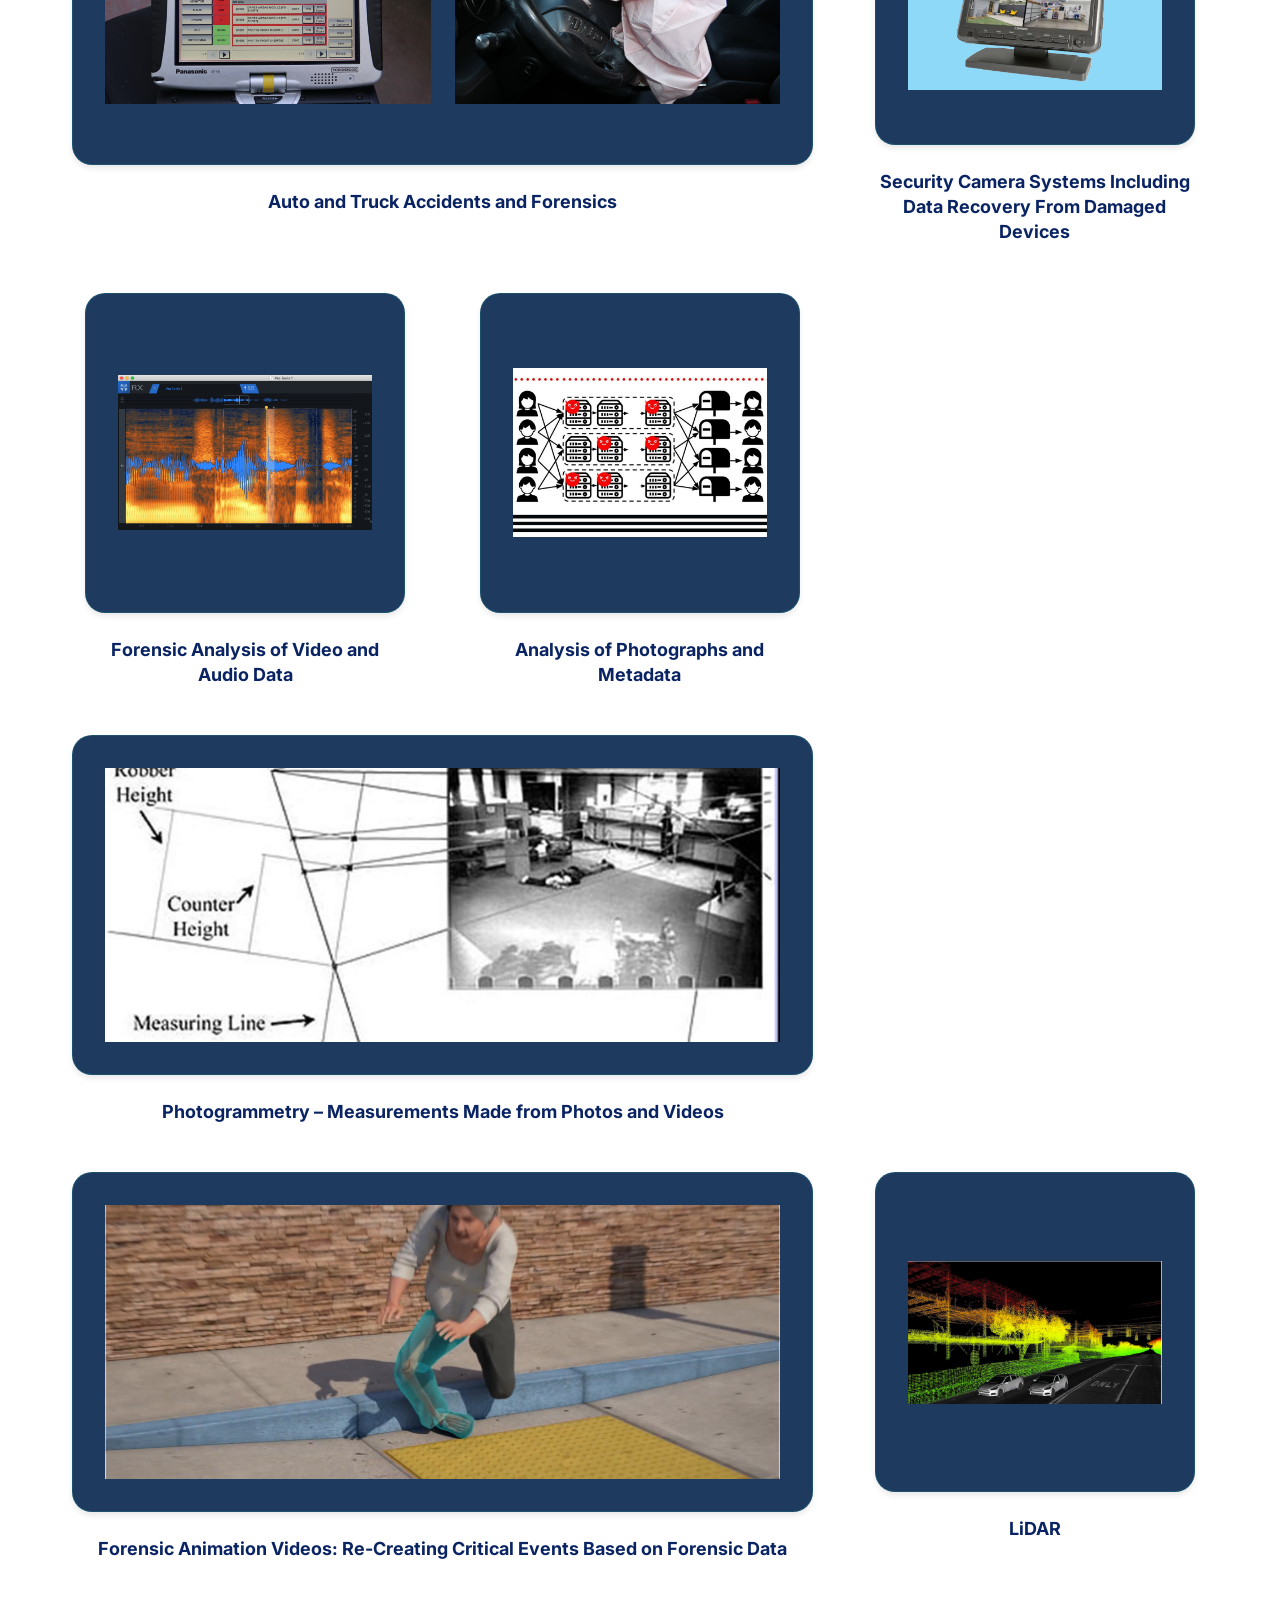
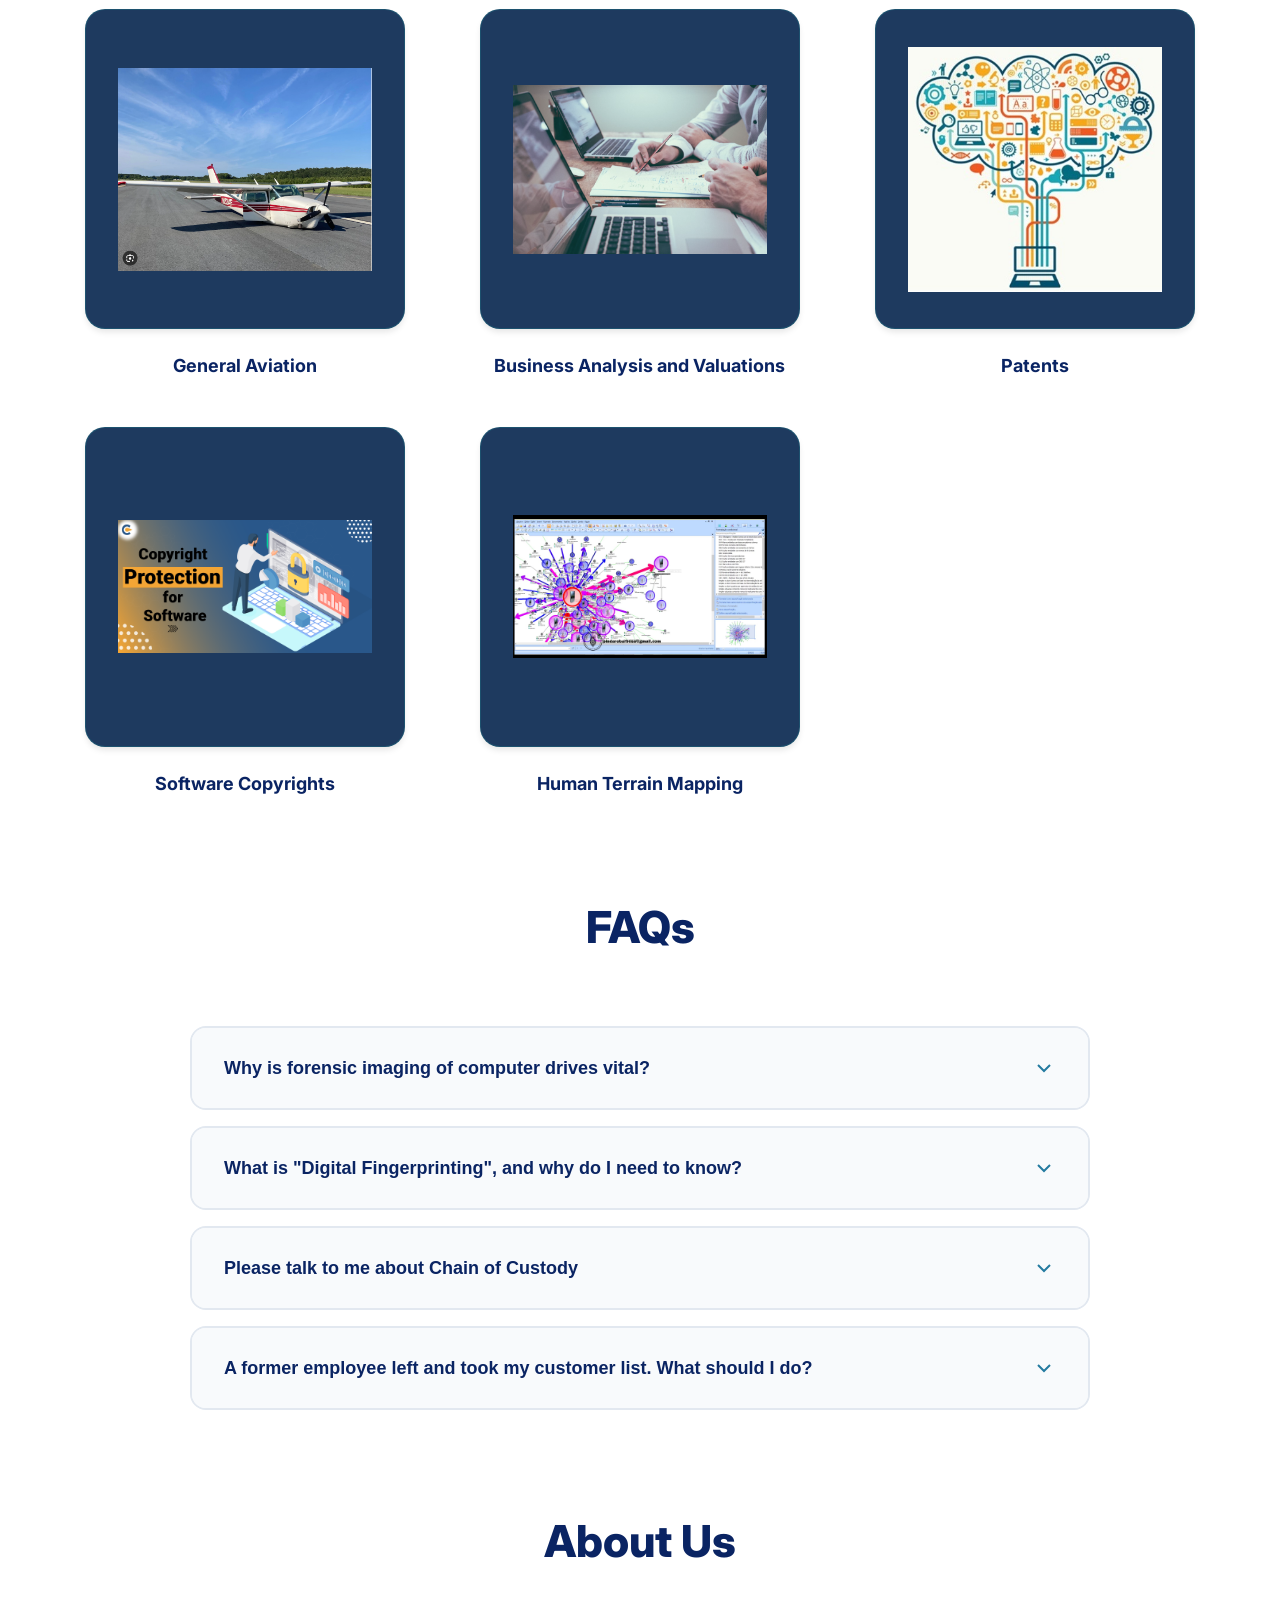
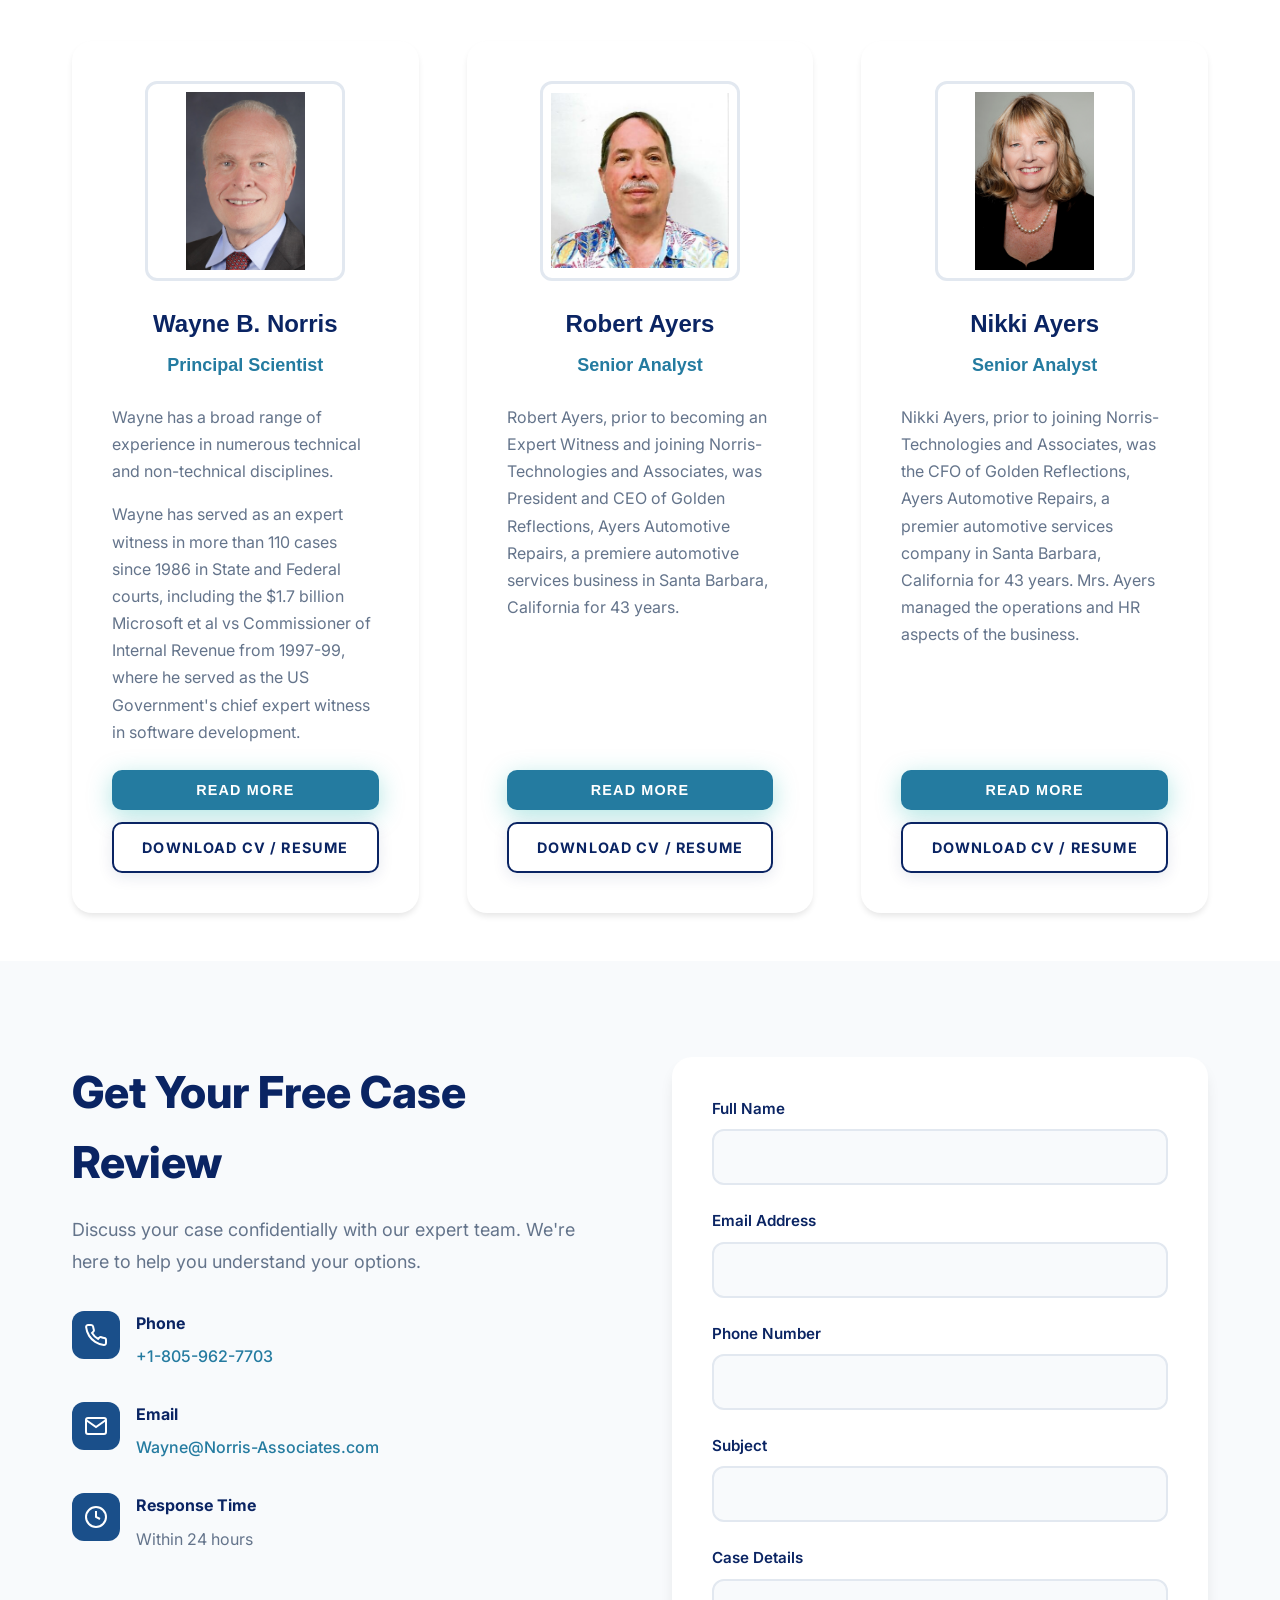
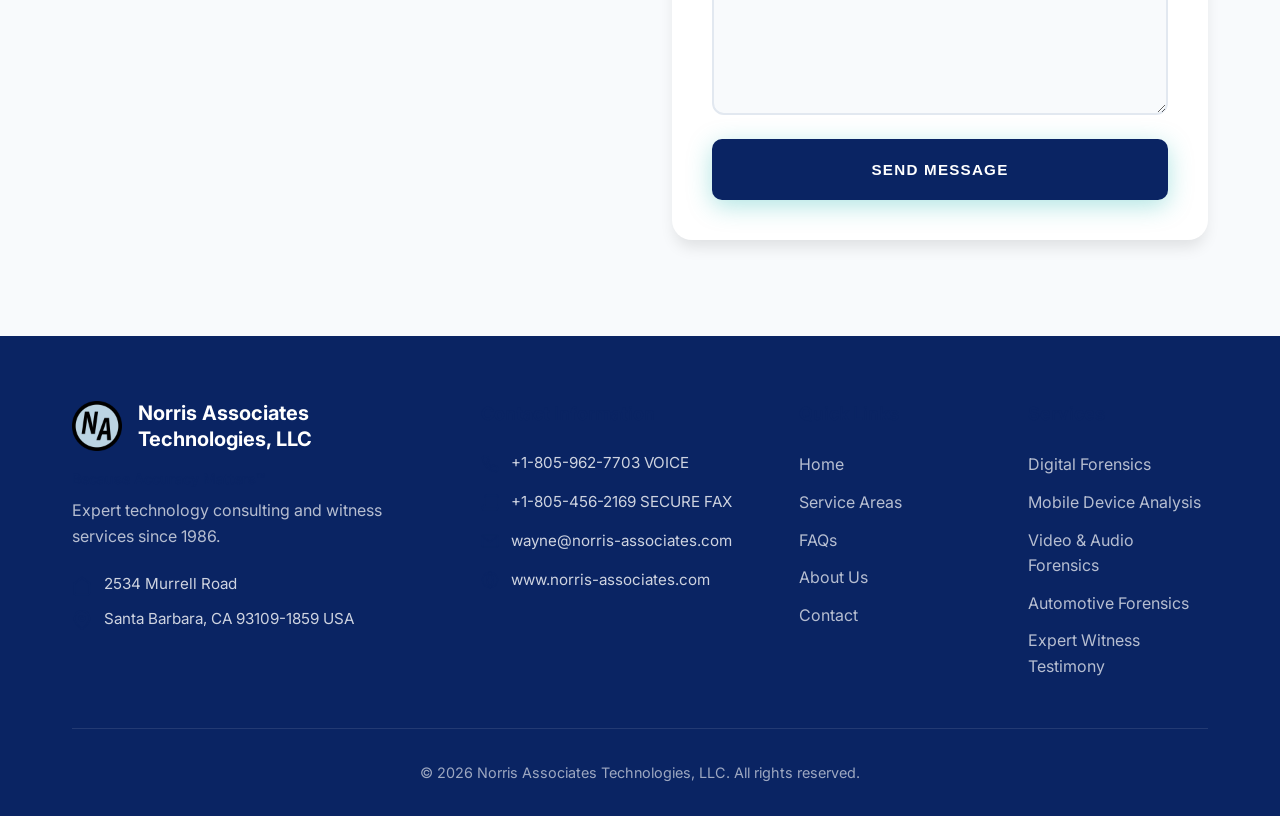
==== commit 9b86b87d: "Add files via upload" ====
--- a/index.html
+++ b/index.html
@@ -9,6 +9,7 @@
     <link rel="preconnect" href="https://fonts.googleapis.com">
     <link rel="preconnect" href="https://fonts.gstatic.com" crossorigin>
     <link href="https://fonts.googleapis.com/css2?family=Inter:wght@300;400;500;600;700;800&display=swap" rel="stylesheet">
+    <link rel="stylesheet" href="https://unpkg.com/leaflet@1.9.4/dist/leaflet.css" integrity="sha256-p4NxAoJBhIIN+hmNHrzRCf9tD/miZyoHS5obTRR9BMY=" crossorigin="" />
 </head>
 <body>
     <!-- Navigation -->
@@ -24,8 +25,8 @@
             <ul class="nav-menu" id="navMenu">
                 <li><a href="#home" class="nav-link">Home</a></li>
                 <li><a href="#services" class="nav-link">Services</a></li>
+                <li><a href="#faqs" class="nav-link">FAQs</a></li>
                 <li><a href="#about" class="nav-link">About</a></li>
-                <li><a href="#experience" class="nav-link">Experience</a></li>
                 <li><a href="#contact" class="nav-link">Contact</a></li>
             </ul>
             <button class="mobile-menu-toggle" id="mobileMenuToggle" aria-label="Toggle menu">
@@ -38,7 +39,6 @@
 
     <!-- Hero Section -->
     <section class="hero" id="home">
-        <div class="hero-background"></div>
         <div class="container hero-content">
             <div class="hero-text">
                 <h1 class="hero-title">
@@ -60,103 +60,470 @@
         </div>
     </section>
 
-    <!-- Stats Section -->
-    <section class="stats-section">
-        <div class="container">
-            <div class="stats-grid">
-                <div class="stat-card">
-                    <div class="stat-number" data-target="38">0</div>
-                    <div class="stat-label">Years of Excellence</div>
-                </div>
-                <div class="stat-card">
-                    <div class="stat-number" data-target="110">0</div>
-                    <div class="stat-label">Cases Handled</div>
-                </div>
-                <div class="stat-card">
-                    <div class="stat-number" data-target="40">0</div>
-                    <div class="stat-label">Expert Testimonies</div>
-                </div>
-                <div class="stat-card">
-                    <div class="stat-number" data-target="100">0</div>
-                    <div class="stat-label">Years Combined Experience</div>
-                </div>
-            </div>
-        </div>
-    </section>
-
-    <!-- Services Section -->
-    <section class="services-section" id="services">
+    <!-- Service Coverage Map Section -->
+    <section class="map-section">
         <div class="container">
             <div class="section-header">
-                <h2 class="section-title">Our Service Areas</h2>
+                <h2 class="section-title">Nationwide Expert Witness Services</h2>
+                <p class="section-subtitle">Serving clients across the United States with comprehensive forensic technology consulting and expert witness testimony</p>
+            </div>
+            
+            <div class="map-stats">
+                <div class="map-stat-card">
+                    <div class="map-stat-icon">
+                        <svg width="32" height="32" viewBox="0 0 24 24" fill="none" stroke="currentColor" stroke-width="2">
+                            <path d="M3 9l9-7 9 7v11a2 2 0 0 1-2 2H5a2 2 0 0 1-2-2z"></path>
+                            <polyline points="9 22 9 12 15 12 15 22"></polyline>
+                        </svg>
+                    </div>
+                    <div class="map-stat-number" data-map-target="50">0</div>
+                    <div class="map-stat-label">States Served</div>
+                </div>
+                
+                <div class="map-stat-card">
+                    <div class="map-stat-icon">
+                        <svg width="32" height="32" viewBox="0 0 24 24" fill="none" stroke="currentColor" stroke-width="2">
+                            <rect x="3" y="4" width="18" height="18" rx="2" ry="2"></rect>
+                            <line x1="16" y1="2" x2="16" y2="6"></line>
+                            <line x1="8" y1="2" x2="8" y2="6"></line>
+                            <line x1="3" y1="10" x2="21" y2="10"></line>
+                        </svg>
+                    </div>
+                    <div class="map-stat-number" data-map-target="110">0</div>
+                    <div class="map-stat-label">Federal & State Cases</div>
+                </div>
+                
+                <div class="map-stat-card">
+                    <div class="map-stat-icon">
+                        <svg width="32" height="32" viewBox="0 0 24 24" fill="none" stroke="currentColor" stroke-width="2">
+                            <path d="M17 21v-2a4 4 0 0 0-4-4H5a4 4 0 0 0-4 4v2"></path>
+                            <circle cx="9" cy="7" r="4"></circle>
+                            <path d="M23 21v-2a4 4 0 0 0-3-3.87"></path>
+                            <path d="M16 3.13a4 4 0 0 1 0 7.75"></path>
+                        </svg>
+                    </div>
+                    <div class="map-stat-number" data-map-target="40">0</div>
+                    <div class="map-stat-label">Expert Testimonies</div>
+                </div>
+                
+                <div class="map-stat-card">
+                    <div class="map-stat-icon">
+                        <svg width="32" height="32" viewBox="0 0 24 24" fill="none" stroke="currentColor" stroke-width="2">
+                            <polyline points="22 12 18 12 15 21 9 3 6 12 2 12"></polyline>
+                        </svg>
+                    </div>
+                    <div class="map-stat-number">$1.7B</div>
+                    <div class="map-stat-label">Landmark Victory</div>
+                </div>
+            </div>
+            
+            <div class="map-container">
+                <div id="coverageMap" class="coverage-map"></div>
+                
+                <!-- Custom Map Controls -->
+                <div class="map-controls">
+                    <button class="map-control-btn" id="mapZoomIn" title="Zoom In">
+                        <svg width="20" height="20" viewBox="0 0 24 24" fill="none" stroke="currentColor" stroke-width="2.5">
+                            <line x1="12" y1="5" x2="12" y2="19"></line>
+                            <line x1="5" y1="12" x2="19" y2="12"></line>
+                        </svg>
+                    </button>
+                    <button class="map-control-btn" id="mapZoomOut" title="Zoom Out">
+                        <svg width="20" height="20" viewBox="0 0 24 24" fill="none" stroke="currentColor" stroke-width="2.5">
+                            <line x1="5" y1="12" x2="19" y2="12"></line>
+                        </svg>
+                    </button>
+                    <button class="map-control-btn" id="mapReset" title="Reset View">
+                        <svg width="20" height="20" viewBox="0 0 24 24" fill="none" stroke="currentColor" stroke-width="2">
+                            <path d="M3 9l9-7 9 7v11a2 2 0 0 1-2 2H5a2 2 0 0 1-2-2z"></path>
+                            <polyline points="9 22 9 12 15 12 15 22"></polyline>
+                        </svg>
+                    </button>
+                </div>
+                
+                <div class="map-legend">
+                    <div class="legend-title">Case Locations</div>
+                    <div class="legend-items">
+                        <div class="legend-item">
+                            <span class="legend-icon">★</span>
+                            <span class="legend-label">Major Court Cases</span>
+                        </div>
+                    </div>
+                </div>
+            </div>
+            
+            <div class="service-highlights">
+                <div class="highlight-card">
+                    <h4>Federal Court Experience</h4>
+                    <p>Extensive testimony in U.S. Federal District Courts including landmark cases</p>
+                </div>
+                <div class="highlight-card">
+                    <h4>State Court Expertise</h4>
+                    <p>Qualified expert witness in multiple state jurisdictions across the country</p>
+                </div>
+                <div class="highlight-card">
+                    <h4>Rapid Response</h4>
+                    <p>Available for urgent consultations and testimony nationwide</p>
+                </div>
+            </div>
+        </div>
+    </section>
+
+    <!-- Case Story Panel -->
+    <div class="case-story-panel" id="caseStoryPanel">
+        <button class="story-close" id="storyClose">&times;</button>
+        <div class="story-content" id="storyContent">
+            <!-- Story content will be injected here -->
+        </div>
+    </div>
+
+    <!-- Affiliations Section -->
+    <section class="affiliations-section">
+        <div class="container">
+            <div class="section-header">
+                <h2 class="section-title">Affiliations</h2>
+                <p class="section-subtitle">We are proud of our affiliations with these organizations and agencies</p>
+            </div>
+            <div class="affiliations-grid">
+                <div class="affiliation-logo">
+                    <a href="https://www.caala.org/" target="_blank" rel="noopener noreferrer">
+                        <img src="./assets/CAALA-Logo.png" alt="CAALA" loading="lazy">
+                    </a>
+                </div>
+                <div class="affiliation-logo">
+                    <a href="https://lacba.org/" target="_blank" rel="noopener noreferrer">
+                        <img src="./assets/LACBA_Wikipedia.jpg" alt="LACBA" loading="lazy">
+                    </a>
+                </div>
+                <div class="affiliation-logo">
+                    <a href="https://www.acfe.com/" target="_blank" rel="noopener noreferrer">
+                        <img src="./assets/ACFE-Logo.jpg" alt="ACFE" loading="lazy">
+                    </a>
+                </div>
+                <div class="affiliation-logo">
+                    <a href="https://www.aaas.org/" target="_blank" rel="noopener noreferrer">
+                        <img src="./assets/AAAS-300x206.png" alt="AAAS" loading="lazy">
+                    </a>
+                </div>
+                <div class="affiliation-logo">
+                    <a href="https://www.asashop.org/" target="_blank" rel="noopener noreferrer">
+                        <img src="./assets/ASAlogo.jpg" alt="ASA" loading="lazy">
+                    </a>
+                </div>
+                <div class="affiliation-logo">
+                    <a href="https://www.ase.com/" target="_blank" rel="noopener noreferrer">
+                        <img src="./assets/ASElogo.png" alt="ASE" loading="lazy">
+                    </a>
+                </div>
+                <div class="affiliation-logo">
+                    <a href="https://wp.nastf.org/" target="_blank" rel="noopener noreferrer">
+                        <img src="./assets/NASFTlogo.jpg" alt="NASTF" loading="lazy">
+                    </a>
+                </div>
+                <div class="affiliation-logo">
+                    <a href="https://www.facebook.com/IAPASB/" target="_blank" rel="noopener noreferrer">
+                        <img src="./assets/IAPAlogo-300x110.jpg" alt="IAPA" loading="lazy">
+                    </a>
+                </div>
+                <div class="affiliation-logo">
+                    <a href="https://www.ieee.org/" target="_blank" rel="noopener noreferrer">
+                        <img src="./assets/IEEE-300x150.png" alt="IEEE" loading="lazy">
+                    </a>
+                </div>
+                <div class="affiliation-logo">
+                    <a href="https://www.ascca.com/" target="_blank" rel="noopener noreferrer">
+                        <img src="./assets/ASCCAlogo.jpg" alt="ASCCA" loading="lazy">
+                    </a>
+                </div>
+                <div class="affiliation-logo">
+                    <a href="https://www.pmi.org/" target="_blank" rel="noopener noreferrer">
+                        <img src="./assets/pmi_logo_ogShare-300x99.png" alt="PMI" loading="lazy">
+                    </a>
+                </div>
+                <div class="affiliation-logo">
+                    <a href="https://ausa.org/" target="_blank" rel="noopener noreferrer">
+                        <img src="./assets/AUSA_Logo-300x300.jpg" alt="AUSA" loading="lazy">
+                    </a>
+                </div>
+                <div class="affiliation-logo">
+                    <a href="https://www.autopsy.com/" target="_blank" rel="noopener noreferrer">
+                        <img src="./assets/Autopsy-300x71.png" alt="Autopsy" loading="lazy">
+                    </a>
+                </div>
+                <div class="affiliation-logo">
+                    <a href="https://www.magnetforensics.com/" target="_blank" rel="noopener noreferrer">
+                        <img src="./assets/MagnetForenics-300x265.png" alt="Magnet Forensics" loading="lazy">
+                    </a>
+                </div>
+                <div class="affiliation-logo">
+                    <a href="https://www.exterro.com/forensic-toolkit/" target="_blank" rel="noopener noreferrer">
+                        <img src="./assets/ExterroFTKLogo-300x158.jpg" alt="Exterro FTK" loading="lazy">
+                    </a>
+                </div>
+            </div>
+        </div>
+    </section>
+
+    <!-- Service Areas Section -->
+    <section class="service-areas-section" id="services">
+        <div class="container">
+            <div class="section-header">
+                <h2 class="section-title">Service Areas</h2>
                 <p class="section-subtitle">Comprehensive technology consulting and expert witness services across multiple disciplines</p>
             </div>
-            <div class="services-grid">
-                <div class="service-card">
-                    <div class="service-icon">
-                        <svg width="48" height="48" viewBox="0 0 24 24" fill="none" stroke="currentColor" stroke-width="1.5">
-                            <path d="M12 2L2 7l10 5 10-5-10-5z"></path>
-                            <path d="M2 17l10 5 10-5M2 12l10 5 10-5"></path>
-                        </svg>
-                    </div>
-                    <h3 class="service-title">Computer Forensics</h3>
-                    <p class="service-description">Expert analysis of digital evidence, data recovery, and forensic examination of computer systems, storage devices, and digital communications.</p>
-                </div>
-                
-                <div class="service-card">
-                    <div class="service-icon">
-                        <svg width="48" height="48" viewBox="0 0 24 24" fill="none" stroke="currentColor" stroke-width="1.5">
-                            <circle cx="12" cy="12" r="10"></circle>
-                            <line x1="2" y1="12" x2="22" y2="12"></line>
-                            <path d="M12 2a15.3 15.3 0 0 1 4 10 15.3 15.3 0 0 1-4 10 15.3 15.3 0 0 1-4-10 15.3 15.3 0 0 1 4-10z"></path>
-                        </svg>
-                    </div>
-                    <h3 class="service-title">GIS & GPS Analysis</h3>
-                    <p class="service-description">Geographic information systems analysis, GPS tracking investigation, spatial data analysis, and location-based evidence examination.</p>
-                </div>
-                
-                <div class="service-card">
-                    <div class="service-icon">
-                        <svg width="48" height="48" viewBox="0 0 24 24" fill="none" stroke="currentColor" stroke-width="1.5">
-                            <rect x="3" y="3" width="18" height="18" rx="2" ry="2"></rect>
-                            <line x1="9" y1="9" x2="15" y2="15"></line>
-                            <line x1="15" y1="9" x2="9" y2="15"></line>
-                        </svg>
-                    </div>
-                    <h3 class="service-title">Software Analysis</h3>
-                    <p class="service-description">Software functionality assessment, code review, intellectual property analysis, and software defect investigation.</p>
-                </div>
-                
-                <div class="service-card">
-                    <div class="service-icon">
-                        <svg width="48" height="48" viewBox="0 0 24 24" fill="none" stroke="currentColor" stroke-width="1.5">
-                            <path d="M21 16V8a2 2 0 0 0-1-1.73l-7-4a2 2 0 0 0-2 0l-7 4A2 2 0 0 0 3 8v8a2 2 0 0 0 1 1.73l7 4a2 2 0 0 0 2 0l7-4A2 2 0 0 0 21 16z"></path>
-                            <polyline points="3.27 6.96 12 12.01 20.73 6.96"></polyline>
-                            <line x1="12" y1="22.08" x2="12" y2="12"></line>
-                        </svg>
-                    </div>
-                    <h3 class="service-title">Video & Image Analysis</h3>
-                    <p class="service-description">Forensic video enhancement, image authentication, metadata analysis, and multimedia evidence examination.</p>
-                </div>
-                
-                <div class="service-card">
-                    <div class="service-icon">
-                        <svg width="48" height="48" viewBox="0 0 24 24" fill="none" stroke="currentColor" stroke-width="1.5">
-                            <path d="M12 22s8-4 8-10V5l-8-3-8 3v7c0 6 8 10 8 10z"></path>
-                        </svg>
-                    </div>
-                    <h3 class="service-title">Cybersecurity</h3>
-                    <p class="service-description">Security breach investigation, vulnerability assessment, network forensics, and cyber incident analysis.</p>
-                </div>
-                
-                <div class="service-card">
-                    <div class="service-icon">
-                        <svg width="48" height="48" viewBox="0 0 24 24" fill="none" stroke="currentColor" stroke-width="1.5">
-                            <polyline points="22 12 18 12 15 21 9 3 6 12 2 12"></polyline>
-                        </svg>
-                    </div>
-                    <h3 class="service-title">Accident Reconstruction</h3>
-                    <p class="service-description">Technical analysis of vehicle accidents, aircraft incidents, and other engineering failures using advanced simulation and modeling.</p>
+            <div class="service-areas-grid">
+                <!-- 1. Cell Phone -->
+                <div class="service-area-item" data-modal="cellphone">
+                    <div class="service-area-image">
+                        <img src="./assets/81SSw14XZHL._AC_SL1500_-151x300.jpg" alt="Cell Phone" loading="lazy">
+                    </div>
+                    <h3 class="service-area-name">Cell Phone</h3>
+                </div>
+                
+                <!-- 2. GPS -->
+                <div class="service-area-item">
+                    <div class="service-area-image">
+                        <img src="./assets/GPS-300x200.png" alt="GPS" loading="lazy">
+                    </div>
+                    <h3 class="service-area-name">GPS</h3>
+                </div>
+                
+                <!-- 3. Email -->
+                <div class="service-area-item">
+                    <div class="service-area-image">
+                        <img src="./assets/Gmail-157x300.png" alt="Email" loading="lazy">
+                    </div>
+                    <h3 class="service-area-name">Email</h3>
+                </div>
+                
+                <!-- 4. Text Messages -->
+                <div class="service-area-item">
+                    <div class="service-area-image">
+                        <img src="./assets/TextMessages-182x300.png" alt="Text Messages" loading="lazy">
+                    </div>
+                    <h3 class="service-area-name">Text Messages</h3>
+                </div>
+                
+                <!-- 5. Social Media -->
+                <div class="service-area-item">
+                    <div class="service-area-images-dual">
+                        <img src="./assets/Facebook-logo-300x300.png" alt="Facebook" loading="lazy">
+                        <img src="./assets/Twitter-X-292x300.png" alt="Twitter/X" loading="lazy">
+                    </div>
+                    <h3 class="service-area-name">Social Media</h3>
+                </div>
+                
+                <!-- 6. Computers and Drives - WIDE ITEM -->
+                <div class="service-area-item service-area-wide">
+                    <div class="service-area-images-dual">
+                        <img src="./assets/DriveCopy.png" alt="Drive Copy" loading="lazy">
+                        <img src="./assets/LaptopTeardonw.png" alt="Laptop Teardown" loading="lazy">
+                    </div>
+                    <h3 class="service-area-name">Computers and Drives, Including Damaged Drives</h3>
+                </div>
+                
+                <!-- 7. Fraud and Data Hacks -->
+                <div class="service-area-item">
+                    <div class="service-area-image">
+                        <img src="./assets/ecommerce-fraud-arm-out-of-screen-feature.jpg" alt="Fraud and Data Hacks" loading="lazy">
+                    </div>
+                    <h3 class="service-area-name">Fraud and Data Hacks</h3>
+                </div>
+                
+                <!-- 8. Auto and Truck Accidents - WIDE ITEM -->
+                <div class="service-area-item service-area-wide">
+                    <div class="service-area-images-dual">
+                        <img src="./assets/IMG_0768-scaled.jpg" alt="Auto Accident Analysis" loading="lazy">
+                        <img src="./assets/IMG_0728-scaled.jpg" alt="Truck Accident Analysis" loading="lazy">
+                    </div>
+                    <h3 class="service-area-name">Auto and Truck Accidents and Forensics</h3>
+                </div>
+                
+                <!-- 9. Security Camera Systems -->
+                <div class="service-area-item">
+                    <div class="service-area-image">
+                        <img src="./assets/SecurityCamera.png" alt="Security Camera Systems" loading="lazy">
+                    </div>
+                    <h3 class="service-area-name">Security Camera Systems Including Data Recovery From Damaged Devices</h3>
+                </div>
+                
+                <!-- 10. Forensic Analysis of Video/Audio -->
+                <div class="service-area-item">
+                    <div class="service-area-image">
+                        <img src="./assets/Example1SelectionwithTime.png" alt="Forensic Analysis of Video and Audio" loading="lazy">
+                    </div>
+                    <h3 class="service-area-name">Forensic Analysis of Video and Audio Data</h3>
+                </div>
+                
+                <!-- 11. Analysis of Photographs and Metadata -->
+                <div class="service-area-item">
+                    <div class="service-area-image">
+                        <img src="./assets/MIT-Metadata-Encryption-01_0.jpg" alt="Analysis of Photographs and Metadata" loading="lazy">
+                    </div>
+                    <h3 class="service-area-name">Analysis of Photographs and Metadata</h3>
+                </div>
+                
+                <!-- 12. Photogrammetry - WIDE ITEM -->
+                <div class="service-area-item service-area-wide">
+                    <div class="service-area-image">
+                        <img src="./assets/Photogrammetry.jpg" alt="Photogrammetry" loading="lazy">
+                    </div>
+                    <h3 class="service-area-name">Photogrammetry – Measurements Made from Photos and Videos</h3>
+                </div>
+                
+                <!-- 13. Forensic Animation Videos - WIDE ITEM -->
+                <div class="service-area-item service-area-wide">
+                    <div class="service-area-image">
+                        <img src="./assets/InjuryVideo.png" alt="Forensic Animation Videos" loading="lazy">
+                    </div>
+                    <h3 class="service-area-name">Forensic Animation Videos: Re-Creating Critical Events Based on Forensic Data</h3>
+                </div>
+                
+                <!-- 14. LiDAR -->
+                <div class="service-area-item">
+                    <div class="service-area-image">
+                        <img src="./assets/LiDAR.png" alt="LiDAR" loading="lazy">
+                    </div>
+                    <h3 class="service-area-name">LiDAR</h3>
+                </div>
+                
+                <!-- 15. General Aviation -->
+                <div class="service-area-item">
+                    <div class="service-area-image">
+                        <img src="./assets/AircraftCrash.png" alt="General Aviation" loading="lazy">
+                    </div>
+                    <h3 class="service-area-name">General Aviation</h3>
+                </div>
+                
+                <!-- 16. Business Analysis and Valuations -->
+                <div class="service-area-item">
+                    <div class="service-area-image">
+                        <img src="./assets/BusinessAnalysis.png" alt="Business Analysis and Valuations" loading="lazy">
+                    </div>
+                    <h3 class="service-area-name">Business Analysis and Valuations</h3>
+                </div>
+                
+                <!-- 17. Patents -->
+                <div class="service-area-item">
+                    <div class="service-area-image">
+                        <img src="./assets/patents800.jpg" alt="Patents" loading="lazy">
+                    </div>
+                    <h3 class="service-area-name">Patents</h3>
+                </div>
+                
+                <!-- 18. Software Copyrights -->
+                <div class="service-area-item">
+                    <div class="service-area-image">
+                        <img src="./assets/Copyright-Protection-for-Software.png" alt="Software Copyrights" loading="lazy">
+                    </div>
+                    <h3 class="service-area-name">Software Copyrights</h3>
+                </div>
+                
+                <!-- 19. Human Terrain Mapping -->
+                <div class="service-area-item">
+                    <div class="service-area-image">
+                        <img src="./assets/maxresdefault.jpg" alt="Human Terrain Mapping" loading="lazy">
+                    </div>
+                    <h3 class="service-area-name">Human Terrain Mapping</h3>
+                </div>
+            </div>
+        </div>
+    </section>
+
+    <!-- Service Modal -->
+    <div class="service-modal" id="serviceModal">
+        <div class="modal-backdrop"></div>
+        <div class="modal-container">
+            <button class="modal-close" id="modalClose">&times;</button>
+            <div class="modal-content">
+                <div class="modal-image-container">
+                    <img id="modalImage" src="" alt="">
+                </div>
+                <div class="modal-text">
+                    <h2 id="modalTitle"></h2>
+                    <div id="modalDescription"></div>
+                </div>
+            </div>
+        </div>
+    </div>
+
+    <!-- Team Member Modal -->
+    <div class="service-modal" id="teamModal">
+        <div class="modal-backdrop"></div>
+        <div class="modal-container">
+            <button class="modal-close" id="teamModalClose">&times;</button>
+            <div class="modal-content">
+                <div class="modal-text" style="padding: 3rem;">
+                    <h2 id="teamModalTitle"></h2>
+                    <div id="teamModalDescription"></div>
+                </div>
+            </div>
+        </div>
+    </div>
+
+    <!-- FAQs Section -->
+    <section class="faqs-section" id="faqs">
+        <div class="container">
+            <div class="section-header">
+                <h2 class="section-title">FAQs</h2>
+            </div>
+            <div class="accordion">
+                <div class="accordion-item">
+                    <button class="accordion-header">
+                        <span>Why is forensic imaging of computer drives vital?</span>
+                        <svg class="accordion-icon" width="24" height="24" viewBox="0 0 24 24" fill="none" stroke="currentColor" stroke-width="2">
+                            <polyline points="6 9 12 15 18 9"></polyline>
+                        </svg>
+                    </button>
+                    <div class="accordion-content">
+                        <p>GLAD YOU ASKED! Computers store a lot of information you don't see. That information is called "Metadata", which means "Data about data". The easiest way to think of metadata is to consider a normal book, with a title page, the name of the author, the publisher, the table of contents, and the chapter and page numbers. Those are all examples of metadata. Only the contents of the book is actually "data". The metadata helps you understand items about the book, but it's not the actual book.</p>
+                        <p>In any legal scenario, the metadata can be as valuable – if not more valuable – than the actual data itself. And even the simple process of starting a computer that contains a drive about which there are questions, or of viewing a file, introduces new metadata. If the computer or its drive are evidence, that's the equivalent of handling a piece of DNA evidence without gloves!</p>
+                        <p>Computer forensic specialists like us and our colleagues create a bit-by-bit copy of the untouched evidence drive by connecting the evidence drive, powered down, to a forensic copying device certified by the FBI, NIST, or the Department of Justice as electronically unable to make changes to the evidence drive. The forensic copier then creates that identical copy on a new, blank drive.</p>
+                        <p>At our lab, we refer to that first copy as a "Golden Master", borrowing a term from the software industry. We also go one step further. We next make a second forensic copy of the Golden Master forensic copy, which we refer to as a "Working Copy". We store the Golden Master securely. Its only purpose going forward would be to generate additional Working Copies.</p>
+                        <p>We perform all our analysis on Working Copies.</p>
+                    </div>
+                </div>
+                
+                <div class="accordion-item">
+                    <button class="accordion-header">
+                        <span>What is "Digital Fingerprinting", and why do I need to know?</span>
+                        <svg class="accordion-icon" width="24" height="24" viewBox="0 0 24 24" fill="none" stroke="currentColor" stroke-width="2">
+                            <polyline points="6 9 12 15 18 9"></polyline>
+                        </svg>
+                    </button>
+                    <div class="accordion-content">
+                        <p>A "Digital Fingerprint", also known as a "Checksum" or "Hash", is a mathematic process that's akin to magic! It's a way to tell for certain that a piece of digital evidence has not been tampered with.</p>
+                        <p>Skipping the details, the process is that the investigator simply runs a computer algorithm on a digital evidence item, and the algorithm produces a 32-character string consisting of numbers and letters [technically, a 32-digit hexadecimal number] that is unique to the evidence item but cannot be used to re-create the evidence item itself. So, if you create a hash of, say, Fyodor Dostoyevsky's War and Peace, and then changed, for example, a comma somewhere to a period, the resulting modified book would produce a hash totally unlike the first one.</p>
+                        <p>Hashes are used all the time in computer forensics to insure the integrity of evidence.</p>
+                    </div>
+                </div>
+                
+                <div class="accordion-item">
+                    <button class="accordion-header">
+                        <span>Please talk to me about Chain of Custody</span>
+                        <svg class="accordion-icon" width="24" height="24" viewBox="0 0 24 24" fill="none" stroke="currentColor" stroke-width="2">
+                            <polyline points="6 9 12 15 18 9"></polyline>
+                        </svg>
+                    </button>
+                    <div class="accordion-content">
+                        <p>Just as with fingerprints, DNA samples, and other evidence, digital evidence requires a chain of custody to insure the level of integrity demanded by modern legal systems. Just as each of the types of traditional evidence has its own special rules for evidence handling and chain of custody, so does digital evidence.</p>
+                        <p>Unlike traditional evidence, however, it's often possible to create exact copies of digital evidence, using hashes to insure fidelity. It's also important to keep digital evidence in an organized file system to avoid confusion.</p>
+                        <p>Also, digital evidence can be corrupted simply by viewing it, since file systems generally change the metadata associated with files and devices. Further, device batteries can die, producing unexpected results when they start up again with new batteries.</p>
+                    </div>
+                </div>
+                
+                <div class="accordion-item">
+                    <button class="accordion-header">
+                        <span>A former employee left and took my customer list. What should I do?</span>
+                        <svg class="accordion-icon" width="24" height="24" viewBox="0 0 24 24" fill="none" stroke="currentColor" stroke-width="2">
+                            <polyline points="6 9 12 15 18 9"></polyline>
+                        </svg>
+                    </button>
+                    <div class="accordion-content">
+                        <p>Welcome to the wonderful, exciting world of theft of Trade Secrets! While we are NOT attorneys [and we don't even play them on television], we work with this stuff all the time, and here are our take-aways.</p>
+                        <p>Of the four classes of intellectual property – Patents, Copyrights, Trademarks, and Trade Secrets – only one, Trade Secrets, carries potential criminal penalties for misappropriation ["theft of Trade Secrets"], although that is extremely rare. By far the most common form of Trade Secret theft is the theft of customer lists.</p>
+                        <p>Theft of Trade Secret cases generally require financial analysis in order to determine a fair value for recovery, potentially including unjust enrichment as well as other damages. Our senior staff includes a trained accountant who took a firm public under the rules of the US Securities and Exchange Commission as its CFO.</p>
+                    </div>
                 </div>
             </div>
         </div>
@@ -165,132 +532,56 @@
     <!-- About Section -->
     <section class="about-section" id="about">
         <div class="container">
-            <div class="about-content">
-                <div class="about-text">
-                    <h2 class="section-title">Why Choose Norris Associates</h2>
-                    <p class="about-description">Since 1986, Norris Associates Technologies has been the trusted partner for attorneys, corporations, and government agencies requiring expert technology consulting and witness testimony.</p>
-                    <div class="about-features">
-                        <div class="feature-item">
-                            <div class="feature-icon">
-                                <svg width="24" height="24" viewBox="0 0 24 24" fill="none" stroke="currentColor" stroke-width="2">
-                                    <polyline points="20 6 9 17 4 12"></polyline>
-                                </svg>
-                            </div>
-                            <div class="feature-text">
-                                <h4>Proven Track Record</h4>
-                                <p>More than 110 cases in state and federal courts, including a 10-figure courtroom victory</p>
-                            </div>
-                        </div>
-                        <div class="feature-item">
-                            <div class="feature-icon">
-                                <svg width="24" height="24" viewBox="0 0 24 24" fill="none" stroke="currentColor" stroke-width="2">
-                                    <polyline points="20 6 9 17 4 12"></polyline>
-                                </svg>
-                            </div>
-                            <div class="feature-text">
-                                <h4>Experienced Scientists</h4>
-                                <p>Our team brings over 100 years of collective expertise in their respective fields</p>
-                            </div>
-                        </div>
-                        <div class="feature-item">
-                            <div class="feature-icon">
-                                <svg width="24" height="24" viewBox="0 0 24 24" fill="none" stroke="currentColor" stroke-width="2">
-                                    <polyline points="20 6 9 17 4 12"></polyline>
-                                </svg>
-                            </div>
-                            <div class="feature-text">
-                                <h4>Nationwide Service</h4>
-                                <p>Serving clients across the United States with comprehensive technology consulting services</p>
-                            </div>
-                        </div>
-                        <div class="feature-item">
-                            <div class="feature-icon">
-                                <svg width="24" height="24" viewBox="0 0 24 24" fill="none" stroke="currentColor" stroke-width="2">
-                                    <polyline points="20 6 9 17 4 12"></polyline>
-                                </svg>
-                            </div>
-                            <div class="feature-text">
-                                <h4>Confidential & Professional</h4>
-                                <p>Every case receives the utmost confidentiality and professional attention</p>
-                            </div>
-                        </div>
-                    </div>
-                </div>
-                <div class="about-image">
-                    <div class="image-card">
-                        <img src="https://images.unsplash.com/photo-1454165804606-c3d57bc86b40?w=800&h=1000&fit=crop" alt="Professional consulting" loading="lazy">
-                    </div>
-                </div>
-            </div>
-        </div>
-    </section>
-
-    <!-- Experience Section -->
-    <section class="experience-section" id="experience">
-        <div class="container">
             <div class="section-header">
-                <h2 class="section-title">Areas of Expertise</h2>
-                <p class="section-subtitle">Our specialists have extensive experience across multiple industries and technologies</p>
-            </div>
-            <div class="expertise-grid">
-                <div class="expertise-item">Digital Forensics</div>
-                <div class="expertise-item">E-Discovery</div>
-                <div class="expertise-item">Data Recovery</div>
-                <div class="expertise-item">Network Security</div>
-                <div class="expertise-item">GPS/GIS Analysis</div>
-                <div class="expertise-item">Video Analysis</div>
-                <div class="expertise-item">Mobile Forensics</div>
-                <div class="expertise-item">Software Engineering</div>
-                <div class="expertise-item">Database Analysis</div>
-                <div class="expertise-item">Email Investigation</div>
-                <div class="expertise-item">Social Media Forensics</div>
-                <div class="expertise-item">Accident Reconstruction</div>
-            </div>
-        </div>
-    </section>
-
-    <!-- Testimonials Section -->
-    <section class="testimonials-section">
-        <div class="container">
-            <div class="section-header">
-                <h2 class="section-title">Trusted by Legal Professionals</h2>
-                <p class="section-subtitle">What our clients say about our services</p>
-            </div>
-            <div class="testimonials-grid">
-                <div class="testimonial-card">
-                    <div class="testimonial-quote">
-                        <svg width="40" height="40" viewBox="0 0 24 24" fill="currentColor">
-                            <path d="M6 17h3l2-4V7H5v6h3zm8 0h3l2-4V7h-6v6h3z"></path>
-                        </svg>
-                    </div>
-                    <p class="testimonial-text">"The level of technical expertise and clarity in presenting complex forensic evidence was exceptional. Norris Associates was instrumental in our case success."</p>
-                    <div class="testimonial-author">
-                        <strong>Senior Partner</strong>
-                        <span>Major Law Firm</span>
-                    </div>
-                </div>
-                <div class="testimonial-card">
-                    <div class="testimonial-quote">
-                        <svg width="40" height="40" viewBox="0 0 24 24" fill="currentColor">
-                            <path d="M6 17h3l2-4V7H5v6h3zm8 0h3l2-4V7h-6v6h3z"></path>
-                        </svg>
-                    </div>
-                    <p class="testimonial-text">"Professional, thorough, and incredibly knowledgeable. Their analysis provided the crucial evidence we needed to support our client's position."</p>
-                    <div class="testimonial-author">
-                        <strong>Trial Attorney</strong>
-                        <span>Corporate Legal Department</span>
-                    </div>
-                </div>
-                <div class="testimonial-card">
-                    <div class="testimonial-quote">
-                        <svg width="40" height="40" viewBox="0 0 24 24" fill="currentColor">
-                            <path d="M6 17h3l2-4V7H5v6h3zm8 0h3l2-4V7h-6v6h3z"></path>
-                        </svg>
-                    </div>
-                    <p class="testimonial-text">"Outstanding expert witness testimony. Their ability to explain technical concepts clearly and withstand cross-examination was remarkable."</p>
-                    <div class="testimonial-author">
-                        <strong>Managing Partner</strong>
-                        <span>Litigation Specialist</span>
+                <h2 class="section-title">About Us</h2>
+            </div>
+            <div class="team-grid">
+                <!-- Wayne B. Norris -->
+                <div class="team-member">
+                    <div class="team-member-image">
+                        <img src="./assets/WBNHeadShotSmiling.png" alt="Wayne B. Norris" loading="lazy">
+                    </div>
+                    <h3 class="team-member-name">Wayne B. Norris</h3>
+                    <p class="team-member-title">Principal Scientist</p>
+                    <div class="team-member-bio">
+                        <p>Wayne has a broad range of experience in numerous technical and non-technical disciplines.</p>
+                        <p>Wayne has served as an expert witness in more than 110 cases since 1986 in State and Federal courts, including the $1.7 billion Microsoft et al vs Commissioner of Internal Revenue from 1997-99, where he served as the US Government's chief expert witness in software development.</p>
+                    </div>
+                    <div class="team-member-actions">
+                        <button class="btn btn-primary btn-sm read-more-btn" data-member="wayne">Read More</button>
+                        <a href="./assets/2023-08-08-WayneBNorris-ExpertWitness-CV.pdf" class="btn btn-secondary btn-sm" target="_blank" rel="noopener noreferrer">Download CV / Resume</a>
+                    </div>
+                </div>
+                
+                <!-- Robert Ayers -->
+                <div class="team-member">
+                    <div class="team-member-image">
+                        <img src="./assets/RobertPhoto-Passport-Photo1.jpg" alt="Robert Ayers" loading="lazy">
+                    </div>
+                    <h3 class="team-member-name">Robert Ayers</h3>
+                    <p class="team-member-title">Senior Analyst</p>
+                    <div class="team-member-bio">
+                        <p>Robert Ayers, prior to becoming an Expert Witness and joining Norris-Technologies and Associates, was President and CEO of Golden Reflections, Ayers Automotive Repairs, a premiere automotive services business in Santa Barbara, California for 43 years.</p>
+                    </div>
+                    <div class="team-member-actions">
+                        <button class="btn btn-primary btn-sm read-more-btn" data-member="robert">Read More</button>
+                        <a href="./assets/RCA-Resume.2.pdf" class="btn btn-secondary btn-sm" target="_blank" rel="noopener noreferrer">Download CV / Resume</a>
+                    </div>
+                </div>
+                
+                <!-- Nikki Ayers -->
+                <div class="team-member">
+                    <div class="team-member-image">
+                        <img src="./assets/NikkiPhoto-www.madphoto.com05-1.jpg" alt="Nikki Ayers" loading="lazy">
+                    </div>
+                    <h3 class="team-member-name">Nikki Ayers</h3>
+                    <p class="team-member-title">Senior Analyst</p>
+                    <div class="team-member-bio">
+                        <p>Nikki Ayers, prior to joining Norris-Technologies and Associates, was the CFO of Golden Reflections, Ayers Automotive Repairs, a premier automotive services company in Santa Barbara, California for 43 years. Mrs. Ayers managed the operations and HR aspects of the business.</p>
+                    </div>
+                    <div class="team-member-actions">
+                        <button class="btn btn-primary btn-sm read-more-btn" data-member="nikki">Read More</button>
+                        <a href="./assets/NikkiAyers-CV-01-Placeholder.pdf" class="btn btn-secondary btn-sm" target="_blank" rel="noopener noreferrer">Download CV / Resume</a>
                     </div>
                 </div>
             </div>
@@ -384,51 +675,101 @@
     <footer class="footer">
         <div class="container">
             <div class="footer-content">
-                <div class="footer-col">
+                <div class="footer-col footer-col-main">
                     <div class="footer-logo">
                         <img src="./assets/NA-Logo-4-Big-300x300.png" alt="Norris Associates Logo">
                         <h3>Norris Associates Technologies, LLC</h3>
                     </div>
                     <p class="footer-tagline">Because Accuracy Matters™</p>
                     <p class="footer-description">Expert technology consulting and witness services since 1986.</p>
+                    
+                    <div class="footer-address">
+                        <div class="footer-address-item">
+                            <svg width="20" height="20" viewBox="0 0 24 24" fill="none" stroke="currentColor" stroke-width="2">
+                                <path d="M3 9l9-7 9 7v11a2 2 0 0 1-2 2H5a2 2 0 0 1-2-2z"></path>
+                            </svg>
+                            <span>2534 Murrell Road</span>
+                        </div>
+                        <div class="footer-address-item">
+                            <svg width="20" height="20" viewBox="0 0 24 24" fill="none" stroke="currentColor" stroke-width="2">
+                                <path d="M21 10c0 7-9 13-9 13s-9-6-9-13a9 9 0 0 1 18 0z"></path>
+                                <circle cx="12" cy="10" r="3"></circle>
+                            </svg>
+                            <span>Santa Barbara, CA 93109-1859 USA</span>
+                        </div>
+                    </div>
+                </div>
+                
+                <div class="footer-col">
+                    <h4>Contact Information</h4>
+                    <ul class="footer-links footer-contact-list">
+                        <li>
+                            <svg width="18" height="18" viewBox="0 0 24 24" fill="none" stroke="currentColor" stroke-width="2">
+                                <path d="M22 16.92v3a2 2 0 0 1-2.18 2 19.79 19.79 0 0 1-8.63-3.07 19.5 19.5 0 0 1-6-6 19.79 19.79 0 0 1-3.07-8.67A2 2 0 0 1 4.11 2h3a2 2 0 0 1 2 1.72 12.84 12.84 0 0 0 .7 2.81 2 2 0 0 1-.45 2.11L8.09 9.91a16 16 0 0 0 6 6l1.27-1.27a2 2 0 0 1 2.11-.45 12.84 12.84 0 0 0 2.81.7A2 2 0 0 1 22 16.92z"></path>
+                            </svg>
+                            <a href="tel:+18059627703">+1-805-962-7703 VOICE</a>
+                        </li>
+                        <li>
+                            <svg width="18" height="18" viewBox="0 0 24 24" fill="none" stroke="currentColor" stroke-width="2">
+                                <path d="M22 17H2a3 3 0 0 0 3-3V5a3 3 0 0 1 3-3h12a3 3 0 0 1 3 3v9a3 3 0 0 0 3 3zm0 0v2a2 2 0 0 1-2 2H4a2 2 0 0 1-2-2v-2"></path>
+                            </svg>
+                            <span>+1-805-456-2169 SECURE FAX</span>
+                        </li>
+                        <li>
+                            <svg width="18" height="18" viewBox="0 0 24 24" fill="none" stroke="currentColor" stroke-width="2">
+                                <path d="M4 4h16c1.1 0 2 .9 2 2v12c0 1.1-.9 2-2 2H4c-1.1 0-2-.9-2-2V6c0-1.1.9-2 2-2z"></path>
+                                <polyline points="22,6 12,13 2,6"></polyline>
+                            </svg>
+                            <a href="mailto:wayne@norris-associates.com">wayne@norris-associates.com</a>
+                        </li>
+                        <li>
+                            <svg width="18" height="18" viewBox="0 0 24 24" fill="none" stroke="currentColor" stroke-width="2">
+                                <circle cx="12" cy="12" r="10"></circle>
+                                <line x1="2" y1="12" x2="22" y2="12"></line>
+                                <path d="M12 2a15.3 15.3 0 0 1 4 10 15.3 15.3 0 0 1-4 10 15.3 15.3 0 0 1-4-10 15.3 15.3 0 0 1 4-10z"></path>
+                            </svg>
+                            <a href="https://www.norris-associates.com" target="_blank" rel="noopener noreferrer">www.norris-associates.com</a>
+                        </li>
+                    </ul>
+                </div>
+                
+                <div class="footer-col">
+                    <h4>Quick Links</h4>
+                    <ul class="footer-links">
+                        <li><a href="#home">Home</a></li>
+                        <li><a href="#services">Service Areas</a></li>
+                        <li><a href="#faqs">FAQs</a></li>
+                        <li><a href="#about">About Us</a></li>
+                        <li><a href="#contact">Contact</a></li>
+                    </ul>
                 </div>
                 
                 <div class="footer-col">
                     <h4>Services</h4>
                     <ul class="footer-links">
-                        <li><a href="#services">Computer Forensics</a></li>
-                        <li><a href="#services">GIS & GPS Analysis</a></li>
-                        <li><a href="#services">Software Analysis</a></li>
-                        <li><a href="#services">Video Analysis</a></li>
-                        <li><a href="#services">Cybersecurity</a></li>
-                    </ul>
-                </div>
-                
-                <div class="footer-col">
-                    <h4>Company</h4>
-                    <ul class="footer-links">
-                        <li><a href="#about">About Us</a></li>
-                        <li><a href="#experience">Experience</a></li>
-                        <li><a href="#contact">Contact</a></li>
-                        <li><a href="#contact">Free Case Review</a></li>
-                    </ul>
-                </div>
-                
-                <div class="footer-col">
-                    <h4>Contact</h4>
-                    <ul class="footer-links">
-                        <li><a href="tel:+18059627703">+1-805-962-7703</a></li>
-                        <li><a href="mailto:Wayne@Norris-Associates.com">Wayne@Norris-Associates.com</a></li>
+                        <li><a href="#services">Digital Forensics</a></li>
+                        <li><a href="#services">Mobile Device Analysis</a></li>
+                        <li><a href="#services">Video & Audio Forensics</a></li>
+                        <li><a href="#services">Automotive Forensics</a></li>
+                        <li><a href="#services">Expert Witness Testimony</a></li>
                     </ul>
                 </div>
             </div>
             
             <div class="footer-bottom">
-                <p>&copy; 2026 Norris Associates Technologies, LLC. All rights reserved.</p>
+                <p>&copy; 2026 Norris Associates Technologies, LLC. All rights reserved. | Because Accuracy Matters™</p>
             </div>
         </div>
     </footer>
 
+    <!-- Back to Top Button -->
+    <button class="back-to-top" id="backToTop" aria-label="Back to top">
+        <svg width="24" height="24" viewBox="0 0 24 24" fill="none" stroke="currentColor" stroke-width="2.5">
+            <polyline points="18 15 12 9 6 15"></polyline>
+        </svg>
+    </button>
+
+    <script src="https://unpkg.com/leaflet@1.9.4/dist/leaflet.js" integrity="sha256-20nQCchB9co0qIjJZRGuk2/Z9VM+kNiyxNV1lvTlZBo=" crossorigin=""></script>
     <script src="script.js"></script>
 </body>
 </html>
--- a/styles.css
+++ b/styles.css
@@ -10,7 +10,7 @@
 :root {
     --primary-navy: #0a2463;
     --primary-blue: #247ba0;
-    --accent-teal: #1db4b0;
+    --accent-teal: #0a2463;
     --light-bg: #f8fafc;
     --white: #ffffff;
     --text-dark: #1e293b;
@@ -21,7 +21,7 @@
     --shadow-lg: 0 10px 15px -3px rgba(0, 0, 0, 0.1);
     --shadow-xl: 0 20px 25px -5px rgba(0, 0, 0, 0.1);
     --gradient-primary: linear-gradient(135deg, var(--primary-navy) 0%, var(--primary-blue) 100%);
-    --gradient-accent: linear-gradient(135deg, var(--primary-blue) 0%, var(--accent-teal) 100%);
+    --gradient-accent: #1a4f8a;
 }
 
 html {
@@ -50,20 +50,22 @@
     left: 0;
     right: 0;
     z-index: 1000;
-    background: rgba(255, 255, 255, 0.95);
-    backdrop-filter: blur(10px);
-    box-shadow: var(--shadow-sm);
+    background: #ffffff;
+    border-bottom: 1px solid rgba(10, 36, 99, 0.1);
+    box-shadow: 0 2px 10px rgba(0, 0, 0, 0.05);
     transition: all 0.3s ease;
 }
 
 .navbar.scrolled {
-    box-shadow: var(--shadow-md);
+    background: #ffffff;
+    box-shadow: 0 4px 20px rgba(0, 0, 0, 0.08);
+    border-bottom-color: rgba(10, 36, 99, 0.15);
 }
 
 .nav-container {
     max-width: 1400px;
     margin: 0 auto;
-    padding: 1rem 2rem;
+    padding: 1rem 2.5rem;
     display: flex;
     justify-content: space-between;
     align-items: center;
@@ -72,13 +74,21 @@
 .nav-logo {
     display: flex;
     align-items: center;
-    gap: 1rem;
+    gap: 1.25rem;
+    text-decoration: none;
+    transition: transform 0.3s ease;
+}
+
+.nav-logo:hover {
+    transform: translateX(3px);
 }
 
 .nav-logo img {
-    width: 50px;
-    height: 50px;
+    width: 52px;
+    height: 52px;
     object-fit: contain;
+    /* Removed the invert filter to show the actual logo */
+    filter: drop-shadow(0 2px 8px rgba(0, 0, 0, 0.1));
 }
 
 .logo-text {
@@ -87,51 +97,66 @@
 }
 
 .company-name {
-    font-size: 1.25rem;
-    font-weight: 700;
-    color: var(--primary-navy);
+    font-size: 1.15rem;
+    font-weight: 800;
+    color: #0a2463;
     line-height: 1.2;
+    letter-spacing: 0.02em;
 }
 
 .tagline {
-    font-size: 0.75rem;
-    color: var(--text-gray);
-    font-weight: 500;
+    font-size: 0.7rem;
+    color: #0ac0e0;
+    font-weight: 600;
+    letter-spacing: 0.08em;
+    text-transform: uppercase;
 }
 
 .nav-menu {
     display: flex;
     list-style: none;
-    gap: 2rem;
+    gap: 0;
     align-items: center;
 }
 
 .nav-link {
     text-decoration: none;
-    color: var(--text-dark);
-    font-weight: 500;
-    font-size: 0.95rem;
+    color: rgba(10, 36, 99, 0.75);
+    font-weight: 600;
+    font-size: 0.85rem;
+    letter-spacing: 0.1em;
+    text-transform: uppercase;
+    padding: 0.65rem 1.4rem;
+    display: block;
+    transition: all 0.3s ease;
     position: relative;
-    transition: color 0.3s ease;
 }
 
 .nav-link::after {
     content: '';
     position: absolute;
-    bottom: -5px;
-    left: 0;
-    width: 0;
-    height: 2px;
-    background: var(--gradient-accent);
-    transition: width 0.3s ease;
+    bottom: -0.5rem;
+    left: 1.4rem;
+    right: 1.4rem;
+    height: 3px;
+    background: #0a2463;
+    transform: scaleX(0);
+    transition: transform 0.3s cubic-bezier(0.16, 1, 0.3, 1);
+    transform-origin: center;
+    box-shadow: 0 2px 8px rgba(10, 36, 99, 0.3);
 }
 
 .nav-link:hover {
-    color: var(--primary-blue);
-}
-
-.nav-link:hover::after {
-    width: 100%;
+    color: #0a2463;
+}
+
+.nav-link:hover::after,
+.nav-link.active::after {
+    transform: scaleX(1);
+}
+
+.nav-link.active {
+    color: #0a2463;
 }
 
 .mobile-menu-toggle {
@@ -147,7 +172,7 @@
 .mobile-menu-toggle span {
     width: 25px;
     height: 3px;
-    background: var(--primary-navy);
+    background: rgba(10, 36, 99, 0.9);
     border-radius: 2px;
     transition: all 0.3s ease;
 }
@@ -163,66 +188,47 @@
     justify-content: center;
     overflow: hidden;
     padding-top: 80px;
-}
-
-.hero-background {
-    position: absolute;
-    top: 0;
-    left: 0;
-    right: 0;
-    bottom: 0;
-    background: var(--gradient-primary);
-    opacity: 1;
-}
-
-.hero-background::before {
-    content: '';
-    position: absolute;
-    top: 0;
-    left: 0;
-    right: 0;
-    bottom: 0;
-    background-image: 
-        radial-gradient(circle at 20% 50%, rgba(29, 180, 176, 0.1) 0%, transparent 50%),
-        radial-gradient(circle at 80% 80%, rgba(36, 123, 160, 0.1) 0%, transparent 50%);
-    animation: gradientShift 15s ease infinite;
-}
-
-@keyframes gradientShift {
-    0%, 100% { opacity: 1; }
-    50% { opacity: 0.8; }
+    background: #f5f7fa;
 }
 
 .hero-content {
     position: relative;
     z-index: 2;
     text-align: center;
-    color: var(--white);
+    color: #0a2463;
+    padding: 0 2rem;
 }
 
 .hero-text {
-    max-width: 900px;
+    max-width: 1100px;
     margin: 0 auto;
 }
 
 .hero-title {
-    font-size: 4rem;
-    font-weight: 800;
+    font-size: 5rem;
+    font-weight: 900;
     line-height: 1.1;
-    margin-bottom: 1.5rem;
+    margin-bottom: 2rem;
     display: flex;
     flex-direction: column;
-    gap: 0.5rem;
+    gap: 0.75rem;
+    letter-spacing: -0.03em;
+    text-shadow: 0 2px 8px rgba(10, 36, 99, 0.08);
 }
 
 .hero-title-line {
     opacity: 0;
-    transform: translateY(30px);
-    animation: fadeInUp 0.8s ease forwards;
+    transform: translateY(40px);
+    animation: fadeInUp 1s cubic-bezier(0.16, 1, 0.3, 1) forwards;
+    /* background: linear-gradient(135deg, #0a2463 0%, #247ba0 100%); */
+    background: #0a2463;
+    -webkit-background-clip: text;
+    -webkit-text-fill-color: transparent;
+    background-clip: text;
 }
 
 .hero-title-line:nth-child(2) {
-    animation-delay: 0.2s;
+    animation-delay: 0.15s;
 }
 
 @keyframes fadeInUp {
@@ -233,45 +239,56 @@
 }
 
 .hero-subtitle {
-    font-size: 1.25rem;
-    line-height: 1.8;
-    margin-bottom: 2.5rem;
-    color: rgba(255, 255, 255, 0.9);
+    font-size: 1.5rem;
+    line-height: 1.7;
+    margin-bottom: 3rem;
+    color: rgba(10, 36, 99, 0.75);
     opacity: 0;
-    animation: fadeInUp 0.8s ease 0.4s forwards;
+    animation: fadeInUp 1s cubic-bezier(0.16, 1, 0.3, 1) 0.3s forwards;
+    max-width: 900px;
+    margin-left: auto;
+    margin-right: auto;
+    font-weight: 400;
+    text-shadow: 0 1px 3px rgba(10, 36, 99, 0.05);
 }
 
 .hero-buttons {
     display: flex;
-    gap: 1.5rem;
+    gap: 1.75rem;
     justify-content: center;
     flex-wrap: wrap;
     opacity: 0;
-    animation: fadeInUp 0.8s ease 0.6s forwards;
+    animation: fadeInUp 1s cubic-bezier(0.16, 1, 0.3, 1) 0.5s forwards;
 }
 
 .hero-scroll-indicator {
     position: absolute;
-    bottom: 2rem;
+    bottom: 3rem;
     left: 50%;
     transform: translateX(-50%);
     display: flex;
     flex-direction: column;
     align-items: center;
-    gap: 0.5rem;
-    color: var(--white);
-    opacity: 0.8;
-    animation: bounce 2s ease infinite;
+    gap: 0.75rem;
+    color: rgba(10, 36, 99, 0.4);
+    opacity: 0;
+    animation: fadeIn 1s ease 1.5s forwards, bounce 2.5s ease 2s infinite;
+}
+
+@keyframes fadeIn {
+    to { opacity: 0.6; }
 }
 
 .hero-scroll-indicator span {
-    font-size: 0.875rem;
-    font-weight: 500;
+    font-size: 0.8rem;
+    font-weight: 600;
+    text-transform: uppercase;
+    letter-spacing: 0.15em;
 }
 
 @keyframes bounce {
     0%, 100% { transform: translateX(-50%) translateY(0); }
-    50% { transform: translateX(-50%) translateY(-10px); }
+    50% { transform: translateX(-50%) translateY(-12px); }
 }
 
 /* ===========================
@@ -279,37 +296,65 @@
    =========================== */
 .btn {
     display: inline-block;
-    padding: 1rem 2rem;
+    padding: 1.25rem 3rem;
     font-size: 1rem;
-    font-weight: 600;
+    font-weight: 700;
     text-decoration: none;
-    border-radius: 12px;
-    transition: all 0.3s ease;
+    border-radius: 10px;
+    transition: all 0.4s cubic-bezier(0.16, 1, 0.3, 1);
     border: none;
     cursor: pointer;
+    text-transform: uppercase;
+    letter-spacing: 0.08em;
+    font-size: 0.95rem;
+    position: relative;
+    overflow: hidden;
+}
+
+.btn::before {
+    content: '';
+    position: absolute;
+    top: 50%;
+    left: 50%;
+    width: 0;
+    height: 0;
+    border-radius: 50%;
+    background: rgba(255, 255, 255, 0.2);
+    transform: translate(-50%, -50%);
+    transition: width 0.6s, height 0.6s;
+}
+
+.btn:hover::before {
+    width: 300px;
+    height: 300px;
 }
 
 .btn-primary {
-    background: var(--white);
-    color: var(--primary-navy);
+    background: #0a2463;
+    color: var(--white);
+    box-shadow: 0 6px 24px rgba(29, 180, 176, 0.35);
+    border: 2px solid transparent;
 }
 
 .btn-primary:hover {
-    transform: translateY(-2px);
-    box-shadow: 0 10px 20px rgba(0, 0, 0, 0.2);
+    background: #0a2463;
+    transform: translateY(-3px);
+    box-shadow: 0 10px 30px rgba(29, 180, 176, 0.45);
 }
 
 .btn-secondary {
-    background: rgba(255, 255, 255, 0.1);
-    color: var(--white);
-    border: 2px solid var(--white);
+    background: transparent;
+    color: #0a2463;
+    border: 2px solid rgba(10, 36, 99, 0.3);
     backdrop-filter: blur(10px);
+    box-shadow: 0 4px 15px rgba(10, 36, 99, 0.1);
 }
 
 .btn-secondary:hover {
-    background: var(--white);
-    color: var(--primary-navy);
-    transform: translateY(-2px);
+    background: rgba(10, 36, 99, 0.05);
+    border-color: rgba(10, 36, 99, 0.6);
+    transform: translateY(-3px);
+    box-shadow: 0 8px 20px rgba(10, 36, 99, 0.15);
 }
 
 .btn-block {
@@ -320,7 +365,7 @@
    Stats Section
    =========================== */
 .stats-section {
-    padding: 5rem 0;
+    padding: 3rem 0;
     background: var(--white);
 }
 
@@ -432,3 +477,2183 @@
     color: var(--primary-navy);
     margin-bottom: 1rem;
 }
+
+.service-description {
+    font-size: 1rem;
+    line-height: 1.7;
+    color: var(--text-gray);
+}
+
+/* ===========================
+   Service Areas Section
+   =========================== */
+.service-areas-section {
+    padding: 3rem 0;
+    background: var(--white);
+}
+
+.service-areas-grid {
+    display: grid;
+    grid-template-columns: repeat(auto-fill, minmax(280px, 1fr));
+    gap: 3rem;
+}
+
+.service-area-item {
+    display: flex;
+    flex-direction: column;
+    align-items: center;
+    text-align: center;
+    transition: transform 0.3s ease;
+    cursor: pointer;
+}
+
+.service-area-item:hover {
+    transform: translateY(-10px);
+}
+
+.service-area-item.service-area-wide {
+    grid-column: span 2;
+}
+
+.service-area-image {
+    width: 100%;
+    max-width: 320px;
+    height: 320px;
+    display: flex;
+    align-items: center;
+    justify-content: center;
+    background: #1e3a5f;
+    border-radius: 20px;
+    padding: 2rem;
+    margin-bottom: 1.5rem;
+    box-shadow: var(--shadow-md);
+    transition: all 0.3s ease;
+    overflow: hidden;
+    border: 1px solid rgba(29, 180, 176, 0.2);
+}
+
+.service-area-item:hover .service-area-image {
+    box-shadow: var(--shadow-xl);
+    border-color: var(--accent-teal);
+    background: #244b73;
+}
+
+.service-area-image img {
+    width: 100%;
+    height: 100%;
+    object-fit: contain;
+    object-position: center;
+    display: block;
+}
+
+.service-area-images-dual {
+    width: 100%;
+    max-width: 100%;
+    height: 320px;
+    display: grid;
+    grid-template-columns: 1fr 1fr;
+    gap: 1.5rem;
+    background: #1e3a5f;
+    border-radius: 20px;
+    padding: 2rem;
+    margin-bottom: 1.5rem;
+    box-shadow: var(--shadow-md);
+    transition: all 0.3s ease;
+    border: 1px solid rgba(29, 180, 176, 0.2);
+}
+
+.service-area-item:hover .service-area-images-dual {
+    box-shadow: var(--shadow-xl);
+    border-color: var(--accent-teal);
+    background: #244b73;
+}
+
+.service-area-images-dual img {
+    width: 100%;
+    height: 100%;
+    object-fit: contain;
+    object-position: center;
+}
+
+.service-area-wide .service-area-image {
+    max-width: 100%;
+    width: 100%;
+    height: 340px;
+}
+
+.service-area-wide .service-area-image img {
+    object-fit: cover;
+}
+
+.service-area-wide .service-area-images-dual {
+    max-width: 100%;
+    height: 340px;
+}
+
+.service-area-name {
+    font-size: 1.125rem;
+    font-weight: 700;
+    color: var(--primary-navy);
+    line-height: 1.4;
+    padding: 0 1rem;
+}
+
+/* ===========================
+   Service Modal
+   =========================== */
+.service-modal {
+    display: none;
+    position: fixed;
+    top: 0;
+    left: 0;
+    right: 0;
+    bottom: 0;
+    z-index: 10000;
+    align-items: center;
+    justify-content: center;
+}
+
+.service-modal.active {
+    display: flex;
+}
+
+.modal-backdrop {
+    position: absolute;
+    top: 0;
+    left: 0;
+    right: 0;
+    bottom: 0;
+    background: rgba(0, 0, 0, 0.85);
+    backdrop-filter: blur(4px);
+}
+
+.modal-container {
+    position: relative;
+    z-index: 10001;
+    max-width: 900px;
+    width: 90%;
+    max-height: 90vh;
+    background: var(--white);
+    border-radius: 24px;
+    box-shadow: 0 25px 50px -12px rgba(0, 0, 0, 0.5);
+    overflow: hidden;
+    animation: modalSlideIn 0.3s ease;
+}
+
+@keyframes modalSlideIn {
+    from {
+        opacity: 0;
+        transform: translateY(-50px) scale(0.95);
+    }
+
+    to {
+        opacity: 1;
+        transform: translateY(0) scale(1);
+    }
+}
+
+.modal-close {
+    position: absolute;
+    top: 1rem;
+    right: 1rem;
+    width: 48px;
+    height: 48px;
+    border: none;
+    background: rgba(255, 255, 255, 0.95);
+    border-radius: 50%;
+    font-size: 2rem;
+    line-height: 1;
+    cursor: pointer;
+    z-index: 10002;
+    transition: all 0.3s ease;
+    display: flex;
+    align-items: center;
+    justify-content: center;
+    color: var(--primary-navy);
+    box-shadow: var(--shadow-lg);
+}
+
+.modal-close:hover {
+    background: var(--accent-teal);
+    color: var(--white);
+    transform: rotate(90deg);
+}
+
+.modal-content {
+    display: flex;
+    flex-direction: column;
+    max-height: 90vh;
+    overflow-y: auto;
+}
+
+.modal-image-container {
+    width: 100%;
+    min-height: 300px;
+    max-height: 500px;
+    background: #1e3a5f;
+    display: flex;
+    align-items: center;
+    justify-content: center;
+    padding: 8.5rem;
+    overflow: hidden;
+}
+
+.modal-image-container img {
+    max-width: 100%;
+    max-height: 100%;
+    width: auto;
+    height: auto;
+    object-fit: contain;
+    display: block;
+}
+
+.modal-text {
+    padding: 3rem;
+}
+
+.modal-text h2 {
+    font-size: 2rem;
+    font-weight: 800;
+    color: var(--primary-navy);
+    margin-bottom: 1.5rem;
+}
+
+.modal-text p {
+    font-size: 1.125rem;
+    line-height: 1.8;
+    color: var(--text-gray);
+    margin-bottom: 1rem;
+}
+
+.modal-text p:last-child {
+    margin-bottom: 0;
+}
+
+.modal-text a {
+    color: var(--primary-blue);
+    text-decoration: none;
+    font-weight: 600;
+    transition: color 0.3s ease;
+}
+
+.modal-text a:hover {
+    color: var(--accent-teal);
+    text-decoration: underline;
+}
+
+@media (max-width: 768px) {
+    .modal-container {
+        width: 95%;
+        max-height: 95vh;
+    }
+
+    .modal-image-container {
+        padding: 2rem;
+        min-height: 200px;
+        max-height: 300px;
+    }
+
+    .modal-text {
+        padding: 2rem;
+    }
+
+    .modal-text h2 {
+        font-size: 1.5rem;
+    }
+
+    .modal-text p {
+        font-size: 1rem;
+    }
+}
+
+/* ===========================
+   Digital Services Section (Old - Keeping for Reference)
+   =========================== */
+.digital-services-section {
+    padding: 6rem 0;
+    background: var(--white);
+}
+
+.digital-services-grid {
+    display: grid;
+    grid-template-columns: repeat(auto-fit, minmax(220px, 1fr));
+    gap: 2.5rem;
+}
+
+.digital-service-item {
+    display: flex;
+    flex-direction: column;
+    align-items: center;
+    text-align: center;
+    transition: transform 0.3s ease;
+}
+
+.digital-service-item:hover {
+    transform: translateY(-10px);
+}
+
+.digital-service-image {
+    width: 180px;
+    height: 220px;
+    display: flex;
+    align-items: center;
+    justify-content: center;
+    background: var(--light-bg);
+    border-radius: 20px;
+    padding: 1.5rem;
+    margin-bottom: 1.5rem;
+    box-shadow: var(--shadow-md);
+    transition: all 0.3s ease;
+    overflow: hidden;
+}
+
+.digital-service-item:hover .digital-service-image {
+    box-shadow: var(--shadow-xl);
+    background: var(--white);
+}
+
+.digital-service-image img {
+    max-width: 100%;
+    max-height: 100%;
+    object-fit: contain;
+    display: block;
+}
+
+.social-media-double .social-media-images {
+    width: 180px;
+    height: 220px;
+    display: grid;
+    grid-template-columns: 1fr 1fr;
+    gap: 0.5rem;
+    background: var(--light-bg);
+    border-radius: 20px;
+    padding: 1.5rem;
+    margin-bottom: 1.5rem;
+    box-shadow: var(--shadow-md);
+    transition: all 0.3s ease;
+}
+
+.digital-service-item:hover .social-media-images {
+    box-shadow: var(--shadow-xl);
+    background: var(--white);
+}
+
+.social-media-images img {
+    width: 100%;
+    height: 100%;
+    object-fit: contain;
+}
+
+.digital-service-name {
+    font-size: 1.125rem;
+    font-weight: 700;
+    color: var(--primary-navy);
+}
+
+/* ===========================
+   Service Coverage Map Section
+   =========================== */
+.map-section {
+    padding: 3rem 0;
+    background: var(--light-bg);
+}
+
+.map-stats {
+    display: grid;
+    grid-template-columns: repeat(auto-fit, minmax(200px, 1fr));
+    gap: 2rem;
+    margin: 3rem 0;
+}
+
+.map-stat-card {
+    background: var(--white);
+    padding: 2rem;
+    border-radius: 16px;
+    text-align: center;
+    box-shadow: var(--shadow-md);
+    transition: all 0.3s ease;
+}
+
+.map-stat-card:hover {
+    transform: translateY(-5px);
+    box-shadow: var(--shadow-xl);
+}
+
+.map-stat-icon {
+    margin: 0 auto 1rem;
+    width: 64px;
+    height: 64px;
+    display: flex;
+    align-items: center;
+    justify-content: center;
+    background: var(--gradient-accent);
+    border-radius: 16px;
+}
+
+.map-stat-icon svg {
+    color: var(--white);
+}
+
+.map-stat-number {
+    font-size: 2.5rem;
+    font-weight: 800;
+    background: var(--gradient-accent);
+    -webkit-background-clip: text;
+    -webkit-text-fill-color: transparent;
+    background-clip: text;
+    margin-bottom: 0.5rem;
+}
+
+.map-stat-label {
+    font-size: 1rem;
+    color: var(--text-gray);
+    font-weight: 500;
+}
+
+.map-container {
+    position: relative;
+    background: var(--white);
+    border-radius: 24px;
+    overflow: hidden;
+    box-shadow: var(--shadow-xl);
+    margin: 3rem 0;
+}
+
+.coverage-map {
+    width: 100%;
+    height: 600px;
+    border-radius: 24px;
+}
+
+/* Hide default Leaflet controls */
+.coverage-map .leaflet-control-container .leaflet-top,
+.coverage-map .leaflet-control-container .leaflet-bottom {
+    display: none;
+}
+
+/* Custom Leaflet attribution */
+.coverage-map .leaflet-control-attribution {
+    background: rgba(255, 255, 255, 0.8);
+    backdrop-filter: blur(10px);
+    border-radius: 8px;
+    padding: 4px 8px;
+    font-size: 0.75rem;
+    margin: 10px;
+}
+
+.map-legend {
+    position: absolute;
+    top: 20px;
+    right: 20px;
+    background: rgba(255, 255, 255, 0.95);
+    backdrop-filter: blur(10px);
+    padding: 1.5rem;
+    border-radius: 16px;
+    box-shadow: var(--shadow-lg);
+    z-index: 1000;
+}
+
+.legend-title {
+    font-size: 1rem;
+    font-weight: 700;
+    color: var(--primary-navy);
+    margin-bottom: 1rem;
+}
+
+.legend-items {
+    display: flex;
+    flex-direction: column;
+    gap: 0.75rem;
+}
+
+.legend-item {
+    display: flex;
+    align-items: center;
+    gap: 0.75rem;
+}
+
+.legend-color {
+    width: 24px;
+    height: 24px;
+    border-radius: 6px;
+    border: 2px solid rgba(0, 0, 0, 0.1);
+}
+
+.legend-icon {
+    font-size: 1.25rem;
+    color: var(--accent-teal);
+}
+
+.legend-label {
+    font-size: 0.9rem;
+    color: var(--text-dark);
+}
+
+.service-highlights {
+    display: grid;
+    grid-template-columns: repeat(auto-fit, minmax(280px, 1fr));
+    gap: 2rem;
+    margin-top: 3rem;
+}
+
+.highlight-card {
+    background: var(--white);
+    padding: 2rem;
+    border-radius: 16px;
+    border-left: 4px solid var(--accent-teal);
+    box-shadow: var(--shadow-md);
+    transition: all 0.3s ease;
+}
+
+.highlight-card:hover {
+    transform: translateX(5px);
+    box-shadow: var(--shadow-lg);
+}
+
+.highlight-card h4 {
+    font-size: 1.25rem;
+    font-weight: 700;
+    color: var(--primary-navy);
+    margin-bottom: 0.75rem;
+}
+
+.highlight-card p {
+    font-size: 1rem;
+    line-height: 1.6;
+    color: var(--text-gray);
+}
+
+/* Custom Map Controls */
+.map-controls {
+    position: absolute;
+    top: 20px;
+    left: 20px;
+    display: flex;
+    flex-direction: column;
+    gap: 0.5rem;
+    z-index: 1000;
+}
+
+.map-control-btn {
+    width: 44px;
+    height: 44px;
+    background: rgba(255, 255, 255, 0.95);
+    backdrop-filter: blur(10px);
+    border: none;
+    border-radius: 12px;
+    box-shadow: var(--shadow-md);
+    cursor: pointer;
+    display: flex;
+    align-items: center;
+    justify-content: center;
+    transition: all 0.3s ease;
+    color: var(--primary-navy);
+}
+
+.map-control-btn:hover {
+    background: var(--primary-blue);
+    color: var(--white);
+    transform: scale(1.05);
+    box-shadow: var(--shadow-lg);
+}
+
+.map-control-btn:active {
+    transform: scale(0.95);
+}
+
+.map-control-btn svg {
+    display: block;
+}
+
+/* Back to Top Button */
+.back-to-top {
+    position: fixed;
+    bottom: 2rem;
+    right: 2rem;
+    width: 56px;
+    height: 56px;
+    background: var(--gradient-accent);
+    border: none;
+    border-radius: 50%;
+    box-shadow: var(--shadow-xl);
+    cursor: pointer;
+    display: flex;
+    align-items: center;
+    justify-content: center;
+    z-index: 9999;
+    opacity: 0;
+    visibility: hidden;
+    transform: translateY(20px);
+    transition: all 0.3s ease;
+}
+
+.back-to-top.show {
+    opacity: 1;
+    visibility: visible;
+    transform: translateY(0);
+}
+
+.back-to-top:hover {
+    transform: translateY(-5px);
+    box-shadow: 0 12px 30px rgba(29, 180, 176, 0.4);
+}
+
+.back-to-top:active {
+    transform: translateY(-2px);
+}
+
+.back-to-top svg {
+    color: var(--white);
+}
+
+/* Custom Map Marker Popup */
+.custom-popup {
+    background: var(--white);
+    border-radius: 12px;
+    padding: 1rem;
+    box-shadow: var(--shadow-lg);
+    min-width: 200px;
+}
+
+.custom-popup h3 {
+    font-size: 1.125rem;
+    font-weight: 700;
+    color: var(--primary-navy);
+    margin-bottom: 0.5rem;
+}
+
+.custom-popup p {
+    font-size: 0.9rem;
+    color: var(--text-gray);
+    line-height: 1.5;
+}
+
+.custom-popup p {
+    font-size: 0.9rem;
+    color: var(--text-gray);
+    line-height: 1.5;
+}
+
+/* Override default Leaflet popup styles */
+.custom-leaflet-popup .leaflet-popup-content-wrapper {
+    background: transparent;
+    box-shadow: none;
+    padding: 0;
+    border-radius: 12px;
+}
+
+.custom-leaflet-popup .leaflet-popup-content {
+    margin: 0;
+}
+
+.custom-leaflet-popup .leaflet-popup-tip {
+    background: var(--white);
+}
+
+.custom-leaflet-popup .leaflet-popup-close-button {
+    color: var(--primary-navy);
+    font-size: 24px;
+    padding: 4px 8px;
+}
+
+.custom-leaflet-popup .leaflet-popup-close-button:hover {
+    color: var(--accent-teal);
+}
+
+/* Custom Map Marker */
+.custom-map-marker {
+    background: transparent;
+    border: none;
+}
+
+.marker-pin {
+    background: #1a4f8a;
+    width: 32px;
+    height: 32px;
+    border-radius: 50% 50% 50% 0;
+    transform: rotate(-45deg);
+    border: 3px solid white;
+    box-shadow: 0 4px 12px rgba(0, 0, 0, 0.3);
+    display: flex;
+    align-items: center;
+    justify-content: center;
+    transition: all 0.3s ease;
+}
+
+.marker-star {
+    color: white;
+    font-size: 18px;
+    transform: rotate(45deg);
+    font-weight: bold;
+}
+
+.marker-active .marker-pin {
+    transform: rotate(-45deg) scale(1.2);
+    box-shadow: 0 6px 20px rgba(26, 79, 138, 0.5);
+}
+
+/* Custom Map Tooltip */
+.custom-map-tooltip {
+    position: fixed;
+    transform: translate(-50%, calc(-100% - 20px));
+    background: rgba(10, 36, 99, 0.95);
+    backdrop-filter: blur(10px);
+    color: white;
+    padding: 1rem 1.25rem;
+    border-radius: 12px;
+    box-shadow: 0 8px 24px rgba(0, 0, 0, 0.3);
+    z-index: 10000;
+    pointer-events: auto;
+    min-width: 240px;
+    max-width: 300px;
+    opacity: 0;
+    transition: opacity 0.3s ease, transform 0.3s ease;
+}
+
+.custom-map-tooltip.show {
+    opacity: 1;
+}
+
+.custom-map-tooltip::after {
+    content: '';
+    position: absolute;
+    bottom: -8px;
+    left: 50%;
+    transform: translateX(-50%);
+    width: 0;
+    height: 0;
+    border-left: 8px solid transparent;
+    border-right: 8px solid transparent;
+    border-top: 8px solid rgba(10, 36, 99, 0.95);
+}
+
+.tooltip-type {
+    font-size: 0.75rem;
+    font-weight: 600;
+    color: var(--accent-teal);
+    text-transform: uppercase;
+    letter-spacing: 0.5px;
+    margin-bottom: 0.5rem;
+}
+
+.tooltip-title {
+    font-size: 1.125rem;
+    font-weight: 700;
+    color: white;
+    margin-bottom: 0.5rem;
+    line-height: 1.3;
+}
+
+.tooltip-description {
+    font-size: 0.9rem;
+    color: rgba(255, 255, 255, 0.9);
+    line-height: 1.5;
+}
+
+.tooltip-story-badge {
+    display: flex;
+    align-items: center;
+    gap: 0.5rem;
+    margin-top: 0.75rem;
+    padding: 0.65rem 1rem;
+    background: linear-gradient(135deg, rgba(29, 180, 176, 0.25) 0%, rgba(29, 180, 176, 0.15) 100%);
+    border: 1.5px solid rgba(29, 180, 176, 0.5);
+    border-radius: 8px;
+    transition: all 0.2s ease;
+    backdrop-filter: blur(8px);
+    box-shadow: 0 2px 8px rgba(29, 180, 176, 0.2);
+    cursor: pointer;
+}
+
+.tooltip-story-badge:hover {
+    background: linear-gradient(135deg, rgba(29, 180, 176, 0.35) 0%, rgba(29, 180, 176, 0.25) 100%);
+    border-color: rgba(29, 180, 176, 0.7);
+    box-shadow: 0 4px 12px rgba(29, 180, 176, 0.3);
+    transform: translateY(-1px);
+}
+
+.tooltip-story-badge svg {
+    flex-shrink: 0;
+    color: #1db4b0;
+    width: 16px;
+    height: 16px;
+    filter: drop-shadow(0 1px 2px rgba(0, 0, 0, 0.3));
+}
+
+.tooltip-story-badge span {
+    font-size: 0.875rem;
+    font-weight: 600;
+    color: #ffffff;
+    letter-spacing: 0.3px;
+    text-shadow: 0 1px 2px rgba(0, 0, 0, 0.3);
+}
+
+/* Case Story Panel */
+.case-story-panel {
+    position: fixed;
+    top: 0;
+    right: -600px;
+    width: 600px;
+    max-width: 90vw;
+    height: 100vh;
+    background: var(--white);
+    box-shadow: -4px 0 24px rgba(0, 0, 0, 0.2);
+    z-index: 10001;
+    transition: right 0.4s cubic-bezier(0.4, 0, 0.2, 1);
+    overflow-y: auto;
+}
+
+.case-story-panel.active {
+    right: 0;
+}
+
+.story-close {
+    position: absolute;
+    top: 1.5rem;
+    right: 1.5rem;
+    width: 48px;
+    height: 48px;
+    border: none;
+    background: rgba(10, 36, 99, 0.1);
+    border-radius: 50%;
+    font-size: 2rem;
+    line-height: 1;
+    cursor: pointer;
+    z-index: 10002;
+    transition: all 0.3s ease;
+    display: flex;
+    align-items: center;
+    justify-content: center;
+    color: var(--primary-navy);
+}
+
+.story-close:hover {
+    background: var(--primary-navy);
+    color: var(--white);
+    transform: rotate(90deg);
+}
+
+.story-content {
+    padding: 3rem 2.5rem;
+}
+
+.story-hero {
+    margin-bottom: 2rem;
+}
+
+.story-hero-image {
+    width: 100%;
+    height: 300px;
+    border-radius: 16px;
+    overflow: hidden;
+    margin-bottom: 1.5rem;
+}
+
+.story-hero-image img {
+    width: 100%;
+    height: 100%;
+    object-fit: cover;
+}
+
+.story-badge {
+    display: inline-block;
+    padding: 0.5rem 1rem;
+    background: var(--gradient-accent);
+    color: var(--white);
+    border-radius: 20px;
+    font-size: 0.875rem;
+    font-weight: 600;
+    margin-bottom: 1rem;
+}
+
+.story-title {
+    font-size: 2rem;
+    font-weight: 800;
+    color: var(--primary-navy);
+    line-height: 1.2;
+    margin-bottom: 1rem;
+}
+
+.story-subtitle {
+    font-size: 1.125rem;
+    color: var(--text-gray);
+    line-height: 1.6;
+    margin-bottom: 2rem;
+}
+
+.story-section {
+    margin-bottom: 2.5rem;
+}
+
+.story-section-title {
+    font-size: 1.25rem;
+    font-weight: 700;
+    color: var(--primary-navy);
+    margin-bottom: 1rem;
+    display: flex;
+    align-items: center;
+    gap: 0.5rem;
+}
+
+.story-section-title svg {
+    color: var(--accent-teal);
+}
+
+.story-section-content {
+    font-size: 1rem;
+    line-height: 1.8;
+    color: var(--text-dark);
+}
+
+.story-section-content p {
+    margin-bottom: 1rem;
+}
+
+.story-list {
+    list-style: none;
+    display: flex;
+    flex-direction: column;
+    gap: 0.75rem;
+}
+
+.story-list li {
+    display: flex;
+    align-items: flex-start;
+    gap: 0.75rem;
+    font-size: 1rem;
+    color: var(--text-dark);
+    line-height: 1.6;
+}
+
+.story-list li::before {
+    content: '✓';
+    flex-shrink: 0;
+    width: 24px;
+    height: 24px;
+    background: var(--gradient-accent);
+    color: var(--white);
+    border-radius: 50%;
+    display: flex;
+    align-items: center;
+    justify-content: center;
+    font-weight: bold;
+    font-size: 0.875rem;
+}
+
+.story-stats {
+    display: grid;
+    grid-template-columns: repeat(2, 1fr);
+    gap: 1rem;
+    margin: 1.5rem 0;
+}
+
+.story-stat {
+    background: var(--light-bg);
+    padding: 1.5rem;
+    border-radius: 12px;
+    text-align: center;
+}
+
+.story-stat-number {
+    font-size: 2rem;
+    font-weight: 800;
+    background: var(--gradient-accent);
+    -webkit-background-clip: text;
+    -webkit-text-fill-color: transparent;
+    background-clip: text;
+    margin-bottom: 0.5rem;
+}
+
+.story-stat-label {
+    font-size: 0.875rem;
+    color: var(--text-gray);
+}
+
+.story-cta {
+    margin-top: 2rem;
+    padding-top: 2rem;
+    border-top: 2px solid var(--border-color);
+}
+
+.story-cta .btn {
+    width: 100%;
+}
+
+/* Custom map marker animation */
+@keyframes markerPulse {
+    0% {
+        box-shadow: 0 4px 12px rgba(0, 0, 0, 0.3);
+    }
+
+    50% {
+        box-shadow: 0 4px 20px rgba(29, 180, 176, 0.6);
+    }
+
+    100% {
+        box-shadow: 0 4px 12px rgba(0, 0, 0, 0.3);
+    }
+}
+
+.custom-map-marker:hover .marker-pin {
+    animation: markerPulse 1.5s ease-in-out infinite;
+}
+
+/* ===========================
+   FAQs Section
+   =========================== */
+.faqs-section {
+    padding: 3rem 0;
+    background: var(--white);
+}
+
+.accordion {
+    display: flex;
+    flex-direction: column;
+    gap: 1rem;
+    max-width: 900px;
+    margin: 0 auto;
+}
+
+.accordion-item {
+    background: var(--white);
+    border: 2px solid var(--border-color);
+    border-radius: 16px;
+    overflow: hidden;
+    transition: all 0.3s ease;
+}
+
+.accordion-item:hover {
+    border-color: var(--primary-blue);
+    box-shadow: var(--shadow-md);
+}
+
+.accordion-header {
+    width: 100%;
+    padding: 1.75rem 2rem;
+    display: flex;
+    justify-content: space-between;
+    align-items: center;
+    background: var(--light-bg);
+    border: none;
+    cursor: pointer;
+    font-family: 'Arial', sans-serif;
+    font-size: 1.125rem;
+    font-weight: 700;
+    color: var(--primary-navy);
+    text-align: left;
+    transition: all 0.3s ease;
+}
+
+.accordion-header:hover {
+    background: var(--white);
+    color: var(--primary-blue);
+}
+
+.accordion-header span {
+    flex: 1;
+    padding-right: 1rem;
+}
+
+.accordion-icon {
+    flex-shrink: 0;
+    color: var(--primary-blue);
+    transition: transform 0.3s ease;
+}
+
+.accordion-item.active .accordion-icon {
+    transform: rotate(180deg);
+}
+
+.accordion-item.active .accordion-header {
+    background: var(--primary-navy);
+    color: var(--white);
+}
+
+.accordion-item.active .accordion-header .accordion-icon {
+    color: var(--accent-teal);
+}
+
+.accordion-content {
+    max-height: 0;
+    overflow: hidden;
+    transition: max-height 0.4s ease, padding 0.4s ease;
+    padding: 0 2rem;
+}
+
+.accordion-item.active .accordion-content {
+    max-height: 2000px;
+    padding: 2rem;
+}
+
+.accordion-content p {
+    font-size: 1rem;
+    line-height: 1.8;
+    color: var(--text-gray);
+    margin-bottom: 1rem;
+}
+
+.accordion-content p:last-child {
+    margin-bottom: 0;
+}
+
+/* ===========================
+   About Section
+   =========================== */
+.about-section {
+    padding: 4rem 0;
+    background: var(--light-bg);
+}
+
+.team-grid {
+    display: grid;
+    grid-template-columns: repeat(auto-fit, minmax(320px, 1fr));
+    gap: 3rem;
+    margin-top: 3rem;
+}
+
+.team-member {
+    background: var(--white);
+    border-radius: 20px;
+    padding: 2.5rem;
+    text-align: center;
+    box-shadow: var(--shadow-md);
+    transition: all 0.3s ease;
+    display: flex;
+    flex-direction: column;
+    align-items: center;
+}
+
+.team-member:hover {
+    transform: translateY(-10px);
+    box-shadow: var(--shadow-xl);
+}
+
+.team-member-image {
+    width: 200px;
+    height: 200px;
+    margin-bottom: 1.5rem;
+    border-radius: 12px;
+    overflow: hidden;
+    border: 3px solid var(--border-color);
+    transition: border-color 0.3s ease;
+}
+
+.team-member:hover .team-member-image {
+    border-color: var(--accent-teal);
+}
+
+.team-member-image img {
+    width: 100%;
+    height: 100%;
+    object-fit: contain;
+    display: block;
+    padding: 0.5rem;
+}
+
+.team-member-name {
+    font-size: 1.5rem;
+    font-weight: 700;
+    color: var(--primary-navy);
+    margin-bottom: 0.5rem;
+    font-family: 'Arial', sans-serif;
+}
+
+.team-member-title {
+    font-size: 1.125rem;
+    font-weight: 700;
+    color: var(--primary-blue);
+    margin-bottom: 1.5rem;
+    font-family: 'Arial', sans-serif;
+}
+
+.team-member-bio {
+    flex: 1;
+    margin-bottom: 1.5rem;
+}
+
+.team-member-bio p {
+    font-size: 1rem;
+    line-height: 1.7;
+    color: var(--text-gray);
+    margin-bottom: 1rem;
+    text-align: left;
+}
+
+.team-member-bio p:last-child {
+    margin-bottom: 0;
+}
+
+.team-member-actions {
+    display: flex;
+    flex-direction: column;
+    gap: 0.75rem;
+    width: 100%;
+}
+
+.team-member-actions .btn {
+    width: 100%;
+}
+
+.team-member-actions .btn-primary {
+    background: var(--primary-blue);
+    color: var(--white);
+    border: none;
+}
+
+.team-member-actions .btn-primary:hover {
+    background: var(--accent-teal);
+    color: var(--white);
+}
+
+.team-member-actions .btn-secondary {
+    background: var(--white);
+    color: var(--primary-navy);
+    border: 2px solid var(--primary-navy);
+}
+
+.team-member-actions .btn-secondary:hover {
+    background: var(--primary-navy);
+    color: var(--white);
+    border-color: var(--primary-navy);
+}
+
+.btn-sm {
+    padding: 0.75rem 1.5rem;
+    font-size: 0.9rem;
+}
+
+/* ===========================
+   About Section (Old - Keep for compatibility)
+   =========================== */
+.about-section {
+    padding: 3rem 0;
+    background: var(--white);
+}
+
+.about-content {
+    display: grid;
+    grid-template-columns: 1fr 1fr;
+    gap: 4rem;
+    align-items: center;
+}
+
+.about-description {
+    font-size: 1.125rem;
+    line-height: 1.8;
+    color: var(--text-gray);
+    margin-bottom: 2rem;
+}
+
+.about-features {
+    display: flex;
+    flex-direction: column;
+    gap: 1.5rem;
+}
+
+.feature-item {
+    display: flex;
+    gap: 1rem;
+    padding: 1.5rem;
+    background: var(--light-bg);
+    border-radius: 12px;
+    transition: all 0.3s ease;
+}
+
+.feature-item:hover {
+    transform: translateX(10px);
+    box-shadow: var(--shadow-md);
+}
+
+.feature-icon {
+    flex-shrink: 0;
+    width: 48px;
+    height: 48px;
+    display: flex;
+    align-items: center;
+    justify-content: center;
+    background: var(--gradient-accent);
+    border-radius: 12px;
+}
+
+.feature-icon svg {
+    color: var(--white);
+}
+
+.feature-text h4 {
+    font-size: 1.125rem;
+    font-weight: 700;
+    color: var(--primary-navy);
+    margin-bottom: 0.5rem;
+}
+
+.feature-text p {
+    font-size: 0.95rem;
+    color: var(--text-gray);
+    line-height: 1.6;
+}
+
+.about-image {
+    position: relative;
+}
+
+.image-card {
+    position: relative;
+    border-radius: 24px;
+    overflow: hidden;
+    box-shadow: var(--shadow-xl);
+}
+
+.image-card::before {
+    content: '';
+    position: absolute;
+    top: 0;
+    left: 0;
+    right: 0;
+    bottom: 0;
+    background: var(--gradient-accent);
+    opacity: 0.1;
+    z-index: 1;
+}
+
+.image-card img {
+    width: 100%;
+    height: 100%;
+    object-fit: cover;
+    display: block;
+}
+
+/* ===========================
+   Experience Section
+   =========================== */
+.experience-section {
+    padding: 6rem 0;
+    background: var(--light-bg);
+}
+
+.expertise-grid {
+    display: grid;
+    grid-template-columns: repeat(auto-fit, minmax(200px, 1fr));
+    gap: 1rem;
+}
+
+.expertise-item {
+    padding: 1.5rem;
+    background: var(--white);
+    border-radius: 12px;
+    text-align: center;
+    font-weight: 600;
+    color: var(--primary-navy);
+    border: 2px solid var(--border-color);
+    transition: all 0.3s ease;
+}
+
+.expertise-item:hover {
+    border-color: var(--accent-teal);
+    background: var(--gradient-accent);
+    color: var(--white);
+    transform: translateY(-5px);
+    box-shadow: var(--shadow-lg);
+}
+
+/* ===========================
+   Testimonials Section
+   =========================== */
+.testimonials-section {
+    padding: 6rem 0;
+    background: var(--white);
+}
+
+.testimonials-grid {
+    display: grid;
+    grid-template-columns: repeat(auto-fit, minmax(300px, 1fr));
+    gap: 2rem;
+}
+
+.testimonial-card {
+    padding: 2.5rem;
+    background: var(--light-bg);
+    border-radius: 20px;
+    position: relative;
+    transition: all 0.3s ease;
+}
+
+.testimonial-card:hover {
+    transform: translateY(-10px);
+    box-shadow: var(--shadow-xl);
+}
+
+.testimonial-quote {
+    color: var(--accent-teal);
+    opacity: 0.3;
+    margin-bottom: 1rem;
+}
+
+.testimonial-text {
+    font-size: 1.125rem;
+    line-height: 1.8;
+    color: var(--text-dark);
+    margin-bottom: 2rem;
+    font-style: italic;
+}
+
+.testimonial-author {
+    display: flex;
+    flex-direction: column;
+    gap: 0.25rem;
+}
+
+.testimonial-author strong {
+    color: var(--primary-navy);
+    font-weight: 700;
+}
+
+.testimonial-author span {
+    color: var(--text-gray);
+    font-size: 0.9rem;
+}
+
+/* ===========================
+   Affiliations Section
+   =========================== */
+.affiliations-section {
+    padding: 3rem 0;
+    background: var(--light-bg);
+}
+
+.affiliations-grid {
+    display: grid;
+    grid-template-columns: repeat(auto-fit, minmax(200px, 1fr));
+    gap: 3rem 2rem;
+    align-items: center;
+}
+
+.affiliation-logo {
+    display: flex;
+    align-items: center;
+    justify-content: center;
+    padding: 1.5rem;
+    background: var(--white);
+    border-radius: 16px;
+    transition: all 0.3s ease;
+    min-height: 120px;
+    box-shadow: var(--shadow-sm);
+}
+
+.affiliation-logo a {
+    display: flex;
+    align-items: center;
+    justify-content: center;
+    width: 100%;
+    height: 100%;
+}
+
+.affiliation-logo:hover {
+    transform: translateY(-5px) scale(1.05);
+    box-shadow: var(--shadow-lg);
+}
+
+.affiliation-logo img {
+    max-width: 100%;
+    max-height: 80px;
+    object-fit: contain;
+    filter: grayscale(100%);
+    opacity: 0.7;
+    transition: all 0.3s ease;
+}
+
+.affiliation-logo:hover img {
+    filter: grayscale(0%);
+    opacity: 1;
+}
+
+/* ===========================
+   Contact Section
+   =========================== */
+.contact-section {
+    padding: 6rem 0;
+    background: var(--light-bg);
+}
+
+.contact-content {
+    display: grid;
+    grid-template-columns: 1fr 1fr;
+    gap: 4rem;
+}
+
+.contact-description {
+    font-size: 1.125rem;
+    color: var(--text-gray);
+    line-height: 1.8;
+    margin-bottom: 2rem;
+}
+
+.contact-details {
+    display: flex;
+    flex-direction: column;
+    gap: 2rem;
+}
+
+.contact-item {
+    display: flex;
+    gap: 1rem;
+    align-items: flex-start;
+}
+
+.contact-icon {
+    flex-shrink: 0;
+    width: 48px;
+    height: 48px;
+    display: flex;
+    align-items: center;
+    justify-content: center;
+    background: var(--gradient-accent);
+    border-radius: 12px;
+}
+
+.contact-icon svg {
+    color: var(--white);
+}
+
+.contact-item h4 {
+    font-size: 1rem;
+    font-weight: 700;
+    color: var(--primary-navy);
+    margin-bottom: 0.5rem;
+}
+
+.contact-item a {
+    color: var(--primary-blue);
+    text-decoration: none;
+    font-weight: 500;
+    transition: color 0.3s ease;
+}
+
+.contact-item a:hover {
+    color: var(--accent-teal);
+}
+
+.contact-item p {
+    color: var(--text-gray);
+}
+
+.contact-form-wrapper {
+    background: var(--white);
+    padding: 2.5rem;
+    border-radius: 20px;
+    box-shadow: var(--shadow-lg);
+}
+
+.contact-form {
+    display: flex;
+    flex-direction: column;
+    gap: 1.5rem;
+}
+
+.form-group {
+    display: flex;
+    flex-direction: column;
+    gap: 0.5rem;
+}
+
+.form-group label {
+    font-weight: 600;
+    color: var(--primary-navy);
+    font-size: 0.95rem;
+}
+
+.form-group input,
+.form-group textarea {
+    padding: 1rem;
+    border: 2px solid var(--border-color);
+    border-radius: 12px;
+    font-size: 1rem;
+    font-family: inherit;
+    transition: all 0.3s ease;
+    background: var(--light-bg);
+}
+
+.form-group input:focus,
+.form-group textarea:focus {
+    outline: none;
+    border-color: var(--primary-blue);
+    background: var(--white);
+    box-shadow: 0 0 0 4px rgba(36, 123, 160, 0.1);
+}
+
+.form-group textarea {
+    resize: vertical;
+}
+
+/* ===========================
+   Footer
+   =========================== */
+.footer {
+    background: var(--primary-navy);
+    color: var(--white);
+    padding: 4rem 0 2rem;
+}
+
+.footer-content {
+    display: grid;
+    grid-template-columns: 2fr 1.5fr 1fr 1fr;
+    gap: 3rem;
+    margin-bottom: 3rem;
+}
+
+.footer-col-main {
+    grid-column: span 1;
+}
+
+.footer-logo {
+    display: flex;
+    align-items: center;
+    gap: 1rem;
+    margin-bottom: 1rem;
+}
+
+.footer-logo img {
+    width: 50px;
+    height: 50px;
+    object-fit: contain;
+}
+
+.footer-logo h3 {
+    font-size: 1.25rem;
+    font-weight: 700;
+    line-height: 1.3;
+}
+
+.footer-tagline {
+    font-size: 0.875rem;
+    color: var(--accent-teal);
+    margin-bottom: 0.5rem;
+    font-weight: 600;
+}
+
+.footer-description {
+    color: rgba(255, 255, 255, 0.7);
+    line-height: 1.6;
+    margin-bottom: 1.5rem;
+}
+
+.footer-address {
+    display: flex;
+    flex-direction: column;
+    gap: 0.75rem;
+    margin-top: 1.5rem;
+}
+
+.footer-address-item {
+    display: flex;
+    align-items: flex-start;
+    gap: 0.75rem;
+    color: rgba(255, 255, 255, 0.8);
+    font-size: 0.95rem;
+    line-height: 1.5;
+}
+
+.footer-address-item svg {
+    flex-shrink: 0;
+    margin-top: 0.15rem;
+    color: var(--accent-teal);
+}
+
+.footer-col h4 {
+    font-size: 1.125rem;
+    font-weight: 700;
+    margin-bottom: 1.5rem;
+    color: var(--accent-teal);
+}
+
+.footer-links {
+    list-style: none;
+    display: flex;
+    flex-direction: column;
+    gap: 0.75rem;
+}
+
+.footer-links a {
+    color: rgba(255, 255, 255, 0.7);
+    text-decoration: none;
+    transition: all 0.3s ease;
+    display: inline-block;
+}
+
+.footer-links a:hover {
+    color: var(--accent-teal);
+    transform: translateX(5px);
+}
+
+.footer-contact-list {
+    gap: 1rem;
+}
+
+.footer-contact-list li {
+    display: flex;
+    align-items: flex-start;
+    gap: 0.75rem;
+}
+
+.footer-contact-list svg {
+    flex-shrink: 0;
+    margin-top: 0.15rem;
+    color: var(--accent-teal);
+}
+
+.footer-contact-list a,
+.footer-contact-list span {
+    color: rgba(255, 255, 255, 0.8);
+    font-size: 0.95rem;
+    line-height: 1.5;
+}
+
+.footer-contact-list a {
+    transition: color 0.3s ease;
+}
+
+.footer-contact-list a:hover {
+    color: var(--accent-teal);
+    transform: none;
+}
+
+.footer-bottom {
+    padding-top: 2rem;
+    border-top: 1px solid rgba(255, 255, 255, 0.1);
+    text-align: center;
+    color: rgba(255, 255, 255, 0.6);
+    font-size: 0.9rem;
+}
+
+/* ===========================
+   Responsive Design
+   =========================== */
+@media (max-width: 1024px) {
+    .hero-title {
+        font-size: 3rem;
+    }
+
+    .about-content,
+    .contact-content {
+        grid-template-columns: 1fr;
+        gap: 3rem;
+    }
+
+    .footer-content {
+        grid-template-columns: 1fr 1fr;
+        gap: 2.5rem;
+    }
+
+    .footer-col-main {
+        grid-column: span 2;
+    }
+
+    .service-areas-grid {
+        grid-template-columns: repeat(auto-fill, minmax(240px, 1fr));
+        gap: 2.5rem;
+    }
+
+    .service-area-image {
+        max-width: 300px;
+        height: 300px;
+        padding: 1.75rem;
+    }
+
+    .service-area-images-dual {
+        height: 300px;
+        padding: 1.75rem;
+        gap: 1.25rem;
+    }
+
+    .service-area-wide {
+        grid-column: span 1;
+    }
+
+    .service-area-wide .service-area-image,
+    .service-area-wide .service-area-images-dual {
+        height: 300px;
+    }
+
+    .team-grid {
+        grid-template-columns: repeat(auto-fit, minmax(280px, 1fr));
+        gap: 2.5rem;
+    }
+}
+
+@media (max-width: 768px) {
+    .container {
+        padding: 0 1.5rem;
+    }
+
+    .nav-menu {
+        position: fixed;
+        top: 84px;
+        left: 0;
+        right: 0;
+        background: #ffffff;
+        flex-direction: column;
+        padding: 2rem;
+        box-shadow: 0 10px 30px rgba(0, 0, 0, 0.1);
+        transform: translateX(-100%);
+        transition: transform 0.3s ease;
+        border-bottom: 1px solid rgba(10, 36, 99, 0.1);
+    }
+    
+    .nav-menu .nav-link {
+        color: rgba(10, 36, 99, 0.75);
+        padding: 1rem;
+        border-bottom: 1px solid rgba(10, 36, 99, 0.08);
+    }
+    
+    .nav-menu .nav-link:hover,
+    .nav-menu .nav-link.active {
+        color: #0a2463;
+        background: rgba(10, 36, 99, 0.05);
+    }
+    
+    .nav-menu .nav-link::after {
+        display: none;
+    }
+
+    .nav-menu.active {
+        transform: translateX(0);
+    }
+
+    .mobile-menu-toggle {
+        display: flex;
+    }
+
+    .mobile-menu-toggle.active span:nth-child(1) {
+        transform: rotate(45deg) translate(8px, 8px);
+    }
+
+    .mobile-menu-toggle.active span:nth-child(2) {
+        opacity: 0;
+    }
+
+    .mobile-menu-toggle.active span:nth-child(3) {
+        transform: rotate(-45deg) translate(7px, -7px);
+    }
+
+    .hero-title {
+        font-size: 3rem;
+        gap: 0.5rem;
+    }
+
+    .hero-subtitle {
+        font-size: 1.2rem;
+        margin-bottom: 2.5rem;
+    }
+
+    .hero-buttons {
+        flex-direction: column;
+        gap: 1.25rem;
+    }
+    
+    .btn {
+        padding: 1.1rem 2.5rem;
+        font-size: 0.9rem;
+    }
+    
+    .nav-logo img {
+        width: 44px;
+        height: 44px;
+    }
+    
+    .company-name {
+        font-size: 1rem;
+    }
+    
+    .tagline {
+        font-size: 0.65rem;
+    }
+
+    .section-title {
+        font-size: 2rem;
+    }
+
+    .section-subtitle {
+        font-size: 1.125rem;
+    }
+
+    .stats-grid {
+        grid-template-columns: 1fr 1fr;
+        gap: 1rem;
+    }
+
+    .stat-number {
+        font-size: 2.5rem;
+    }
+
+    .services-grid {
+        grid-template-columns: 1fr;
+    }
+
+    .service-areas-grid {
+        grid-template-columns: repeat(auto-fill, minmax(220px, 1fr));
+        gap: 2rem;
+    }
+
+    .service-area-image {
+        max-width: 100%;
+        height: 280px;
+        padding: 1.5rem;
+    }
+
+    .service-area-images-dual {
+        height: 280px;
+        padding: 1.5rem;
+        gap: 1.25rem;
+    }
+
+    .service-area-wide .service-area-image,
+    .service-area-wide .service-area-images-dual {
+        height: 280px;
+    }
+
+    .digital-services-grid {
+        grid-template-columns: repeat(auto-fit, minmax(180px, 1fr));
+        gap: 2rem;
+    }
+
+    .affiliations-grid {
+        grid-template-columns: repeat(auto-fit, minmax(140px, 1fr));
+        gap: 2rem 1.5rem;
+    }
+
+    .expertise-grid {
+        grid-template-columns: 1fr 1fr;
+    }
+
+    .testimonials-grid {
+        grid-template-columns: 1fr;
+    }
+
+    .footer-content {
+        grid-template-columns: 1fr;
+        gap: 2rem;
+    }
+
+    .footer-col-main {
+        grid-column: span 1;
+    }
+
+    .footer-logo h3 {
+        font-size: 1.1rem;
+    }
+
+    .footer-bottom p {
+        font-size: 0.85rem;
+    }
+}
+
+@media (max-width: 480px) {
+    .hero-title {
+        font-size: 2rem;
+    }
+
+    .stats-grid {
+        grid-template-columns: 1fr;
+    }
+
+    .service-areas-grid {
+        grid-template-columns: repeat(2, 1fr);
+        gap: 1.5rem;
+    }
+
+    .service-area-image {
+        height: 260px;
+        max-width: 100%;
+        padding: 1.25rem;
+    }
+
+    .service-area-images-dual {
+        height: 260px;
+        max-width: 100%;
+        padding: 1.25rem;
+        gap: 1rem;
+    }
+
+    .service-area-wide .service-area-image,
+    .service-area-wide .service-area-images-dual {
+        height: 260px;
+    }
+
+    .service-area-name {
+        font-size: 1rem;
+    }
+
+    .digital-services-grid {
+        grid-template-columns: repeat(2, 1fr);
+        gap: 1.5rem;
+    }
+
+    .digital-service-image,
+    .social-media-images {
+        width: 140px;
+        height: 180px;
+    }
+
+    .affiliations-grid {
+        grid-template-columns: repeat(2, 1fr);
+        gap: 1.5rem;
+    }
+
+    .affiliation-logo {
+        min-height: 100px;
+        padding: 1rem;
+    }
+
+    .affiliation-logo img {
+        max-height: 60px;
+    }
+
+    .expertise-grid {
+        grid-template-columns: 1fr;
+    }
+
+    .btn {
+        padding: 0.875rem 1.5rem;
+        font-size: 0.95rem;
+    }
+
+    .team-grid {
+        grid-template-columns: 1fr;
+        gap: 2rem;
+    }
+
+    .accordion-header {
+        padding: 1.25rem 1.5rem;
+        font-size: 1rem;
+    }
+
+    .accordion-item.active .accordion-content {
+        padding: 1.5rem;
+    }
+
+    .accordion-content {
+        padding: 0 1.5rem;
+    }
+
+    /* Map controls responsive */
+    .map-controls {
+        top: 10px;
+        left: 10px;
+        gap: 0.35rem;
+    }
+
+    .map-control-btn {
+        width: 40px;
+        height: 40px;
+    }
+
+    .map-legend {
+        top: 10px;
+        right: 10px;
+        padding: 1rem;
+        font-size: 0.85rem;
+    }
+
+    /* Back to top button responsive */
+    .back-to-top {
+        bottom: 1rem;
+        right: 1rem;
+        width: 48px;
+        height: 48px;
+    }
+
+    .back-to-top svg {
+        width: 20px;
+        height: 20px;
+    }
+
+    /* Case story panel responsive */
+    .case-story-panel {
+        width: 100%;
+        max-width: 100vw;
+    }
+
+    .story-content {
+        padding: 2rem 1.5rem;
+    }
+
+    .story-title {
+        font-size: 1.5rem;
+    }
+
+    .map-stats {
+        grid-template-columns: 1fr 1fr;
+        gap: 1rem;
+    }
+
+    .map-stat-card {
+        padding: 1.5rem;
+    }
+
+    .map-stat-number {
+        font-size: 2rem;
+    }
+
+    .coverage-map {
+        height: 400px;
+    }
+
+    .map-legend {
+        top: 10px;
+        right: 10px;
+        padding: 1rem;
+    }
+
+    .service-highlights {
+        grid-template-columns: 1fr;
+        gap: 1.5rem;
+    }
+}
+
+/* ===========================
+   Utility Classes
+   =========================== */
+.fade-in {
+    opacity: 0;
+    transform: translateY(30px);
+    transition: all 0.8s ease;
+}
+
+.fade-in.visible {
+    opacity: 1;
+    transform: translateY(0);
+}
+
+/* ===========================
+   Scroll Animations
+   =========================== */
+@keyframes slideInLeft {
+    from {
+        opacity: 0;
+        transform: translateX(-50px);
+    }
+
+    to {
+        opacity: 1;
+        transform: translateX(0);
+    }
+}
+
+@keyframes slideInRight {
+    from {
+        opacity: 0;
+        transform: translateX(50px);
+    }
+
+    to {
+        opacity: 1;
+        transform: translateX(0);
+    }
+}
+
+.animate-left {
+    animation: slideInLeft 0.8s ease forwards;
+}
+
+.animate-right {
+    animation: slideInRight 0.8s ease forwards;
+}
